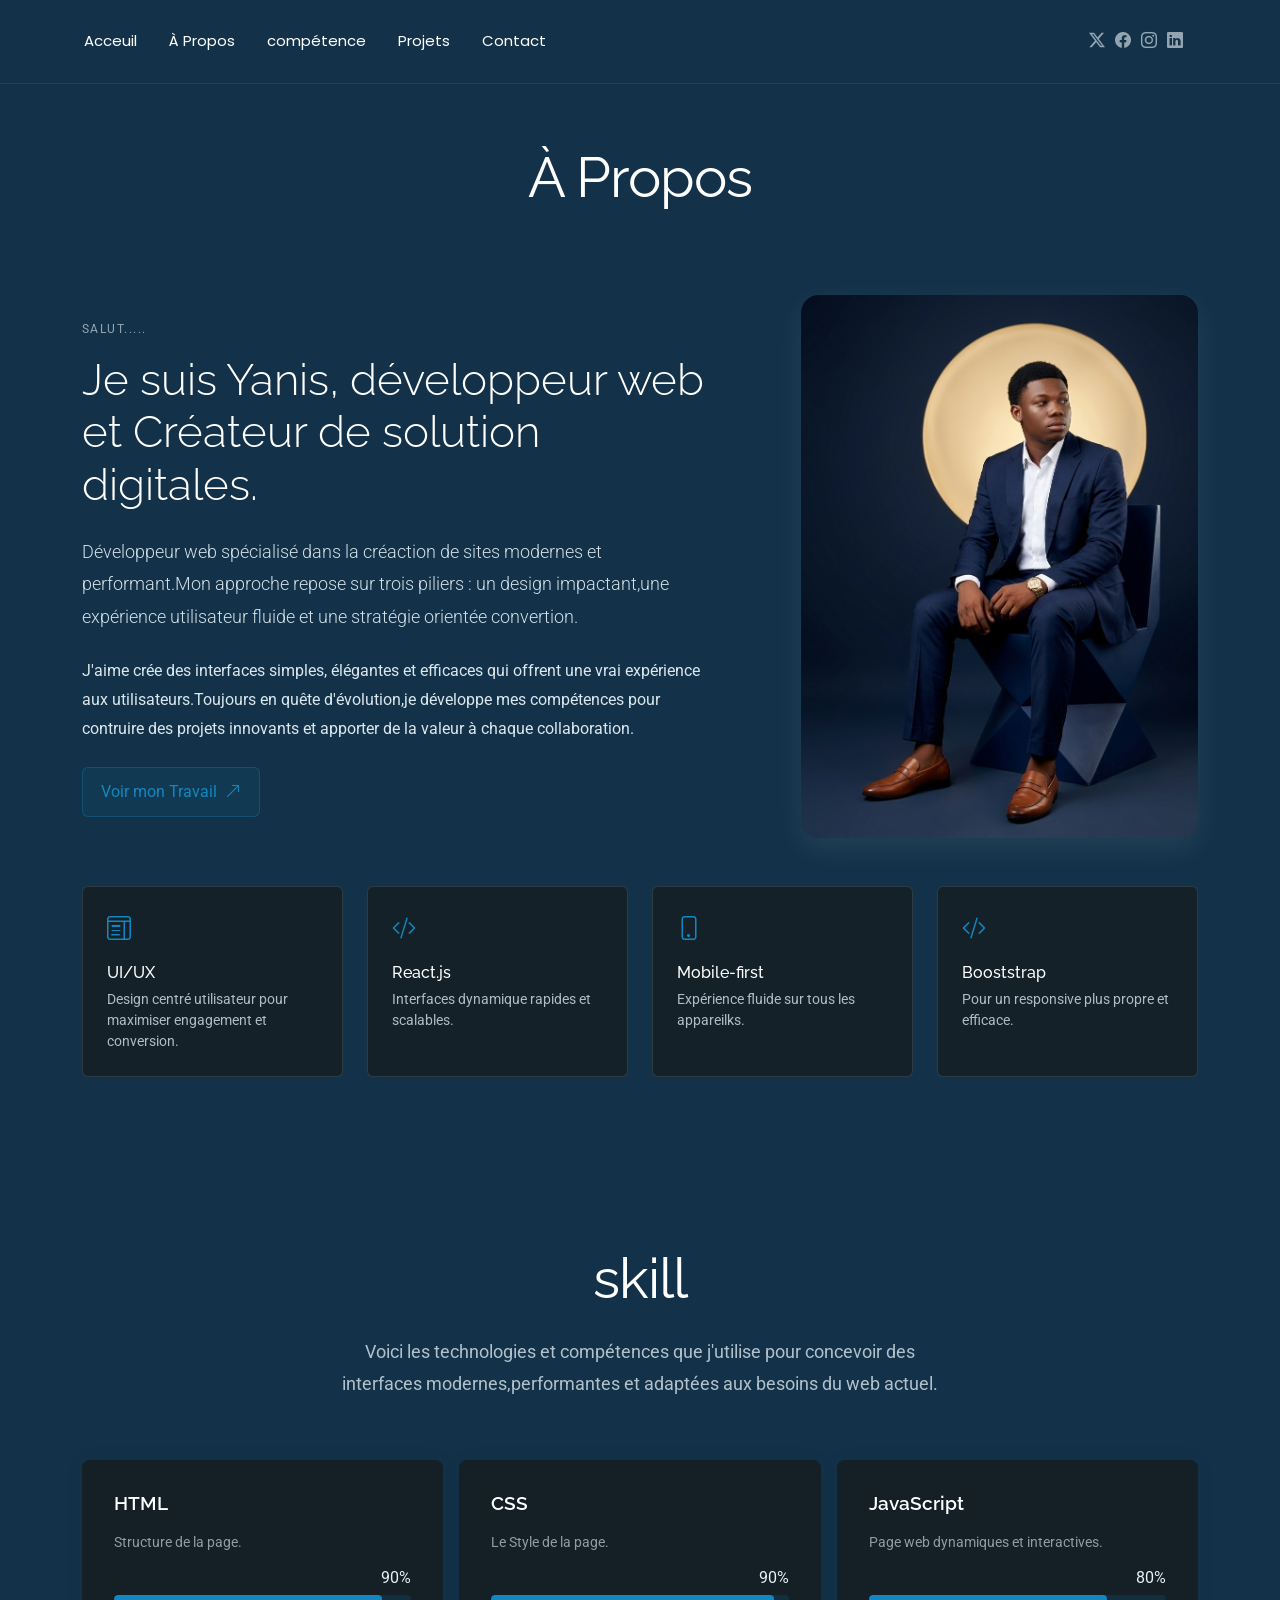
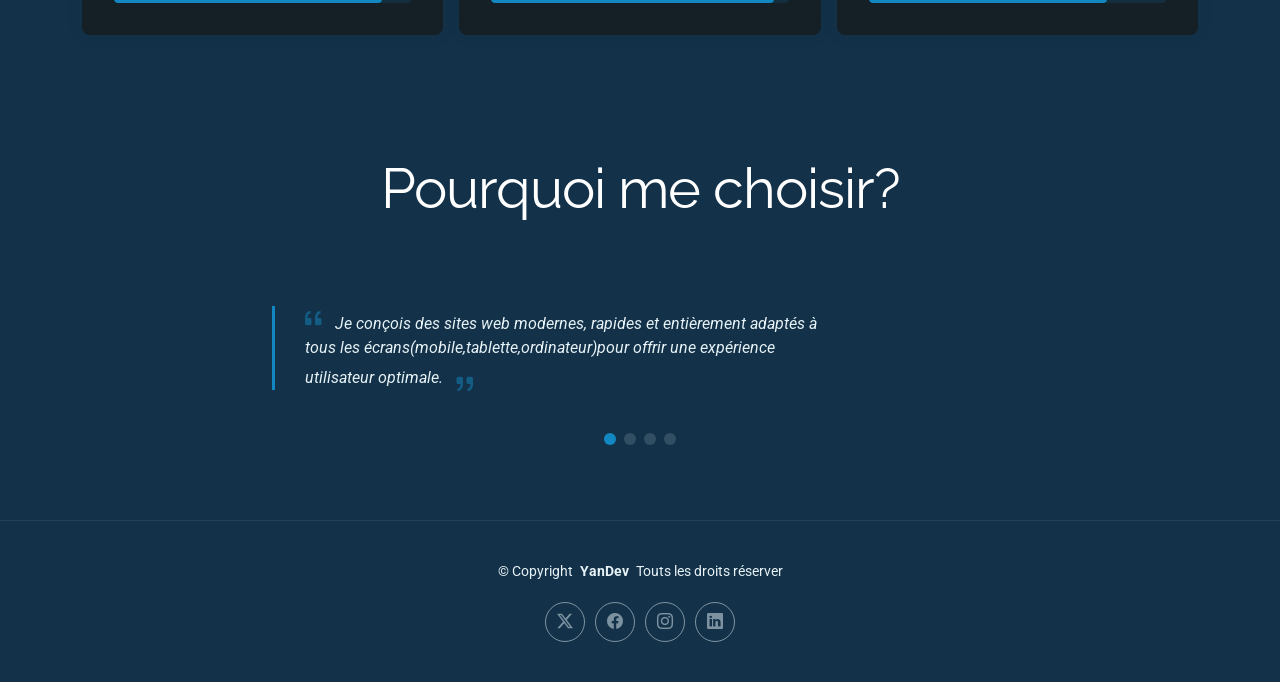
==== about.html @ 03127c2d "premier commit" ====
<!DOCTYPE html>
<html lang="en">

<head>


	<meta charset="UTF-8" />

	<meta name="viewport" content="width=device-width, initial-scale=1.0" />


	<!-- Titre de la page-->
	<title>Yanis AGOSSOU — Développeur Web Freelance | Landing Pages & Sites Vitrines | Bénin</title>

	<!-- Description  -->
	<meta name="description"
		content="YanDev, développeur web freelance basé à Cotonou. Je crée des landing pages et sites vitrines qui convertissent — pour marques et entrepreneurs." />

	<!-- Mots-clés (peu utilisés par Google mais utiles pour d'autres moteurs) -->
	<meta name="keywords"
		content="développeur web freelance Bénin, création site web Cotonou, landing page freelance, site vitrine Afrique, développeur web francophone, HTML CSS Tailwind, portfolio développeur web, Janel GUEDEMEY" />

	<!-- Auteur -->
	<meta name="author" content="Yanis AGOSSOU" />

	<!-- Robots : autoriser l'indexation et le suivi des liens -->
	<meta name="robots" content="index, follow, max-snippet:-1, max-image-preview:large, max-video-preview:-1" />

	<!-- Langue de la page -->
	<meta name="language" content="French" />

	<!-- URL canonique (remplace [TON-DOMAINE] par ton vrai domaine) -->
	<link rel="canonical" href="https://www.YanDev.com/" />


	<!-- ============================================================
       OPEN GRAPH — Partage sur Facebook, WhatsApp, LinkedIn
  ============================================================ -->

	<meta property="og:type" content="website" />
	<meta property="og:site_name" content="Yanis AGOSSOU" />
	<meta property="og:title" content="Yanis AGOSSOU — Développeur Web Freelance | Landing Pages & Sites Vitrines" />
	<meta property="og:description"
		content="Un site joli, ça ne paie pas les factures. Le tien devrait faire les deux. Je crée des sites qui attirent les bons clients — design qui en impose, message qui convainc." />
	<meta property="og:url" content="https://www.YanDev.com/" />
	<meta property="og:image" content="https://www.YanDev.com/assets/og-image.jpg" />
	<!-- Image recommandée : 1200x630px, moins de 1MB -->
	<meta property="og:image:width" content="1200" />
	<meta property="og:image:height" content="630" />
	<meta property="og:image:alt" content="Yanis AGOSSOU — Portfolio développeur web freelance, Cotonou Bénin" />
	<meta property="og:locale" content="fr_FR" />


	<!-- ============================================================
       TWITTER CARD — Partage sur X (Twitter)
  ============================================================ -->

	<meta name="twitter:card" content="summary_large_image" />
	<meta name="twitter:title" content="YanDev — Développeur Web Freelance | Landing Pages & Sites Vitrines" />
	<meta name="twitter:description"
		content="Un site joli, ça ne paie pas les factures. Le tien devrait faire les deux. Sites qui convertissent pour marques et entrepreneurs francophones." />
	<meta name="twitter:image" content="https://www.jYanDev.com/assets/og-image.jpg" />
	<meta name="twitter:image:alt" content="Janel Dev — Portfolio développeur web freelance" />



	<!-- ============================================================
       GÉO-LOCALISATION — Booste la recherche locale
  ============================================================ -->

	<meta name="geo.region" content="BJ" />
	<!-- BJ = code ISO du Bénin -->
	<meta name="geo.placename" content="Cotonou, Bénin" />
	<meta name="geo.position" content="6.3654;2.4183" />
	<!-- Coordonnées GPS de Cotonou -->
	<meta name="ICBM" content="6.3654, 2.4183" />


	<!-- ============================================================
       SCHEMA.ORG — Données structurées (JSON-LD)
       Aide Google à comprendre qui tu es et ce que tu fais
  ============================================================ -->

	<script type="application/ld+json">
  {
    "@context": "https://schema.org",
    "@type": "Person",
    "name": "Yanis AGOSSOU",
    "jobTitle": "Développeur Web Freelance",
    "description": "Développeur web freelance basé à Cotonou, spécialisé en landing pages et sites vitrines pour marques et entrepreneurs francophones.",
    "url": "https://www.YanDev.com",
    "image": "https://www.YanDev.com/assets/photo-Yanis.jpg",
    "email": "yanisagossou18@.com",
    "address": {
      "@type": "PostalAddress",
      "addressLocality": "Cotonou",
      "addressCountry": "BJ"
    },
    "knowsAbout": [
      "Développement web",
      "Landing page",
      "Site vitrine",
      "HTML",
      "CSS",
      "Tailwind CSS",
      "JavaScript",
      "GSAP",
      "Figma",
      "Copywriting web"
    ],
    "sameAs": [
      "https://comeup.com/[ton-profil-comeup]",
      "https://www.facebook.com/[ta-page-facebook]"
    ],
    "offers": {
      "@type": "Offer",
      "description": "Création de landing pages et sites vitrines sur mesure",
      "areaServed": ["BJ", "FR", "CI", "SN", "CM"],
      "availableLanguage": ["French"]
    }
  }
  </script>

	<!-- WebSite schema pour la barre de recherche Google -->
	<script type="application/ld+json">
  {
    "@context": "https://schema.org",
    "@type": "WebSite",
    "name": "Yanis AGOSSOU",
    "url": "https://www.YanDev.com",
    "description": "Portfolio de Yanis AGOSSOU, développeur web freelance spécialisé en landing pages et sites vitrines — Cotonou, Bénin.",
    "inLanguage": "fr-FR",
    "author": {
      "@type": "Person",
      "name": "Yanis AGOSSOU"
    }
  }
  </script>


	<!-- ============================================================
       PERFORMANCE & TECHNIQUE
  ============================================================ -->

	<!-- Préconnexion aux fonts Google-->
	<link rel="preconnect" href="https://fonts.googleapis.com" />
	<link rel="preconnect" href="https://fonts.gstatic.com" crossorigin />
	<link
		href="https://fonts.googleapis.com/css2?family=Oswald:wght@200..700&family=Rajdhani:wght@300;400;500;600;700&display=swap"
		rel="stylesheet" />

	<!-- Favicon-->
	<link rel="icon" type="image/png" sizes="32x32" href="/favicon-32x32.png" />
	<link rel="icon" type="image/png" sizes="16x16" href="/favicon-16x16.png" />
	<link rel="apple-touch-icon" sizes="180x180" href="/apple-touch-icon.png" />
	<link rel="manifest" href="/site.webmanifest" />
	<!-- theme-color = ta couleur anthracite, pour la barre du navigateur mobile -->

	<meta name="theme-color" content="#2F2F2F" />

	<link href="vendor/bootstrap/css/bootstrap.min.css" rel="stylesheet">
	<link href="vendor/bootstrap-icons/bootstrap-icons.css" rel="stylesheet">
	<link href="vendor/aos/aos.css" rel="stylesheet">
	<link href="vendor/swiper/swiper-bundle.min.css" rel="stylesheet">
	<link href="vendor/glightbox/css/glightbox.min.css" rel="stylesheet">

	<link rel="stylesheet" href="CSS/index.css">


	<link rel="stylesheet" href="assets/css/main.css" />

</head>
  <!-- Fonts -->
  <link href="https://fonts.googleapis.com" rel="preconnect">
  <link href="https://fonts.gstatic.com" rel="preconnect" crossorigin>
  <link
    href="https://fonts.googleapis.com/css2?family=Roboto:ital,wght@0,100;0,300;0,400;0,500;0,700;0,900;1,100;1,300;1,400;1,500;1,700;1,900&family=Poppins:ital,wght@0,100;0,200;0,300;0,400;0,500;0,600;0,700;0,800;0,900;1,100;1,200;1,300;1,400;1,500;1,600;1,700;1,800;1,900&family=Raleway:ital,wght@0,100;0,200;0,300;0,400;0,500;0,600;0,700;0,800;0,900;1,100;1,200;1,300;1,400;1,500;1,600;1,700;1,800;1,900&display=swap"
    rel="stylesheet">

  <!-- Vendor CSS Files -->
  <link href="vendor/bootstrap/css/bootstrap.min.css" rel="stylesheet">
  <link href="vendor/bootstrap-icons/bootstrap-icons.css" rel="stylesheet">
  <link href="vendor/aos/aos.css" rel="stylesheet">
  <link href="vendor/swiper/swiper-bundle.min.css" rel="stylesheet">
  <link href="vendor/glightbox/css/glightbox.min.css" rel="stylesheet">

  <!-- Main CSS File -->
  <link rel="stylesheet" href="CSS/index.css">

</head>

<body class="about-page">

  <header id="header" class="header d-flex align-items-center light-background sticky-top">
    <div class="container position-relative d-flex align-items-center justify-content-between">

      <!-- <a href="index.html" class="logo d-flex align-items-center me-auto me-xl-0">
      <img src="assets/img/logo.webp" alt="">
      <h1 class="sitename">FolioOne</h1> 
    </a> -->
      <nav id="navmenu" class="navmenu">
        <ul>
          <li><a href="index.html" class="">Acceuil</a></li>
          <li><a href="about.html">À Propos</a></li>
          <li><a href="compétence.html">compétence</a></li>
          <li><a href="projet.html">Projets</a></li>
          <li><a href="contact.html">Contact</a></li>
        </ul>
        <i class="mobile-nav-toggle d-xl-none bi bi-list"></i>
      </nav>

      <div class="header-social-links">
        <a href="#" class="twitter"><i class="bi bi-twitter-x"></i></a>
        <a href="#" class="facebook"><i class="bi bi-facebook"></i></a>
        <a href="#" class="instagram"><i class="bi bi-instagram"></i></a>
        <a href="#" class="linkedin"><i class="bi bi-linkedin"></i></a>
      </div>

    </div>
  </header>

  <main class="main">

    <!-- About Section -->
    <section id="about" class="about section">

      <!-- Section Title -->
      <div class="container section-title" data-aos="fade-up">
        <h2>À Propos</h2>
       
      </div><!-- End Section Title -->

      <div class="container" data-aos="fade-up" data-aos-delay="100">

        <!-- Intro + Photo -->
        <div class="row align-items-center justify-content-between gy-5 mb-5">
          <div class="col-lg-7" data-aos="fade-right" data-aos-delay="150">
            <div class="intro-content">
              <span class="eyebrow">Salut.....</span>
              <h2 class="headline"> Je suis Yanis, développeur web et Créateur de solution digitales.
              </h2>
              <p class="lead">
               Développeur web spécialisé dans la créaction de sites modernes et performant.Mon approche repose sur trois piliers : un design impactant,une expérience utilisateur fluide et une stratégie orientée convertion.
              </p>
              <p>
            J'aime crée des interfaces simples, élégantes et efficaces qui offrent une vrai expérience aux utilisateurs.Toujours en quête d'évolution,je développe mes compétences pour contruire des projets innovants et apporter de la valeur à chaque collaboration.
              </p>

              <div class="cta-group">
                <a href="#portfolio" class="btn-ghost">
                  Voir mon Travail <i class="bi bi-arrow-up-right"></i>
                </a>
                
              </div>
            </div>
          </div>

          <div class="col-lg-5" data-aos="zoom-in" data-aos-delay="250">
            <figure class="profile-figure text-center text-lg-end">
              <img src="CSS/img/profile/profile-square-11.webp" alt="Portrait of Alex"
                class="img-fluid profile-photo">
            </figure>
          </div>
        </div>
        <!-- End Intro + Photo -->

        <!-- Skills Grid -->
        <div class="mb-5">
          <div class="row g-4">
            <div class="col-6 col-md-4 col-lg-3" data-aos="fade-up" data-aos-delay="120">
              <div class="skill-item">
                <i class="bi bi-layout-text-window"></i>
                <h3>UI/UX</h3>
                <p>Design centré utilisateur pour maximiser engagement et conversion.</p>
              </div>
            </div>
            <div class="col-6 col-md-4 col-lg-3" data-aos="fade-up" data-aos-delay="180">
              <div class="skill-item">
                <i class="bi bi-code-slash"></i>
                <h3>React.js</h3>
                <p>Interfaces dynamique rapides et scalables.</p>
              </div>
            </div>
            <div class="col-6 col-md-4 col-lg-3" data-aos="fade-up" data-aos-delay="240">
              <div class="skill-item">
                <i class="bi bi-phone"></i>
                <h3>Mobile-first</h3>
                <p>Expérience fluide sur tous les appareilks.</p>
              </div>
            </div>
            <div class="col-6 col-md-4 col-lg-3" data-aos="fade-up" data-aos-delay="180">
              <div class="skill-item">
                <i class="bi bi-code-slash"></i>
                <h3>Booststrap</h3>
                <p>Pour un responsive plus propre et efficace.</p>
              </div>
          </div>
        </div>
        <!-- End Skills Grid -->

      </div>

    </section><!-- /About Section -->

    <!-- Skills Section -->
    <section id="skills" class="skills section">

      <!-- Section Title -->
      <div class="container section-title" data-aos="fade-up">
        <h2>skill</h2>
        <p>Voici les technologies et compétences que j'utilise pour concevoir des interfaces modernes,performantes et adaptées aux besoins du web actuel.</p>
      </div><!-- End Section Title -->

      <div class="container" data-aos="fade-up" data-aos-delay="100">

        <div class="row g-3 skills-animation">

          <div class="col-md-6 col-lg-4" data-aos="fade-up" data-aos-delay="100">
            <div class="skill-box">
              <h3>HTML</h3>
              <p>Structure de la page.</p>
              <span class="text-end d-block">90%</span>
              <div class="progress">
                <div class="progress-bar" role="progressbar" aria-valuenow="90" aria-valuemin="0" aria-valuemax="100">
                </div>
              </div>
            </div>
          </div>

          <div class="col-md-6 col-lg-4" data-aos="fade-up" data-aos-delay="200">
            <div class="skill-box">
              <h3>CSS</h3>
              <p>Le Style de la page. </p>
              <span class="text-end d-block">90%</span>
              <div class="progress">
                <div class="progress-bar" role="progressbar" aria-valuenow="95" aria-valuemin="0" aria-valuemax="100">
                </div>
              </div>
            </div>
          </div>

          <div class="col-md-6 col-lg-4" data-aos="fade-up" data-aos-delay="300">
            <div class="skill-box">
              <h3>JavaScript</h3>
              <p>Page web dynamiques et interactives.</p>
              <span class="text-end d-block">80%</span>
              <div class="progress">
                <div class="progress-bar" role="progressbar" aria-valuenow="80" aria-valuemin="0" aria-valuemax="100">
                </div>
              </div>
            </div>
          </div>
        </div>

      </div>

    </section><!-- /Skills Section -->

   
   

    <!-- Testimonials Section -->
    <section id="testimonials" class="testimonials section">

      <!-- Section Title -->
      <div class="container section-title" data-aos="fade-up">
        <h2>Pourquoi me choisir?</h2>
        
      </div><!-- End Section Title -->

      <div class="container" data-aos="fade-up" data-aos-delay="100">

        <div class="swiper init-swiper">
          <script type="application/json" class="swiper-config">
            {
              "loop": true,
              "speed": 600,
              "autoplay": {
                "delay": 5000
              },
              "slidesPerView": "auto",
              "pagination": {
                "el": ".swiper-pagination",
                "type": "bullets",
                "clickable": true
              }
            }
          </script>
          <div class="swiper-wrapper">

            <div class="swiper-slide">
              <div class="testimonial-item">
                <div class="row gy-4 justify-content-center">
                  <div class="col-lg-6">
                    <div class="testimonial-content">
                      <p>
                        <i class="bi bi-quote quote-icon-left"></i>
                        <span>Je conçois des sites web modernes, rapides et entièrement adaptés à tous les écrans(mobile,tablette,ordinateur)pour offrir une expérience utilisateur optimale.</span>
                        <i class="bi bi-quote quote-icon-right"></i>
                      </p>
                    </div>
                  </div>
                  <div class="col-lg-2 text-center">
                    <img src="assets/img/person/person-m-9.webp" class="img-fluid testimonial-img" alt="">
                  </div>
                </div>
              </div>
            </div><!-- End testimonial item -->

            <div class="swiper-slide">
              <div class="testimonial-item">
                <div class="row gy-4 justify-content-center">
                  <div class="col-lg-6">
                    <div class="testimonial-content">
                      <p>
                        <i class="bi bi-quote quote-icon-left"></i>
                        <span>Je m'investir à 100% dans chaque projet avec sérieux et rigueur, en cherchant toujours à dépasser Les attentes et à livrer un travail de qualité.</span>
                        <i class="bi bi-quote quote-icon-right"></i>
                      </p>
                      
                    </div>
                  </div>
                  <div class="col-lg-2 text-center">
                    <img src="assets/img/person/person-f-5.webp" class="img-fluid testimonial-img" alt="">
                  </div>
                </div>
              </div>
            </div><!-- End testimonial item -->

            <div class="swiper-slide">
              <div class="testimonial-item">
                <div class="row gy-4 justify-content-center">
                  <div class="col-lg-6">
                    <div class="testimonial-content">
                      <p>
                        <i class="bi bi-quote quote-icon-left"></i>
                        <span>J'écris un code structuré, claire et optimisé pour garantir de bonnes performances, une maintenance facile et une évolution sans problème.</span>
                        <i class="bi bi-quote quote-icon-right"></i>
                      </p>
                      
                    </div>
                  </div>
                </div>
              </div>
            </div><!-- End testimonial item -->

            <div class="swiper-slide">
              <div class="testimonial-item">
                <div class="row gy-4 justify-content-center">
                  <div class="col-lg-6">
                    <div class="testimonial-content">
                      <p>
                        <i class="bi bi-quote quote-icon-left"></i>
                        <span>Chaque projet est pensée pour être simple,fluide et agréablez à utiliser, afin de capter l'attention et améliorer l'engagement des visiteurs.</span>
                        <i class="bi bi-quote quote-icon-right"></i>
                      </p>
                     
                    </div>
                  </div>
                  <div class="col-lg-2 text-center">
                    <img src="assets/img/person/person-m-12.webp" class="img-fluid testimonial-img" alt="">
                  </div>
                </div>
              </div>
            </div><!-- End testimonial item -->

          </div>
          <div class="swiper-pagination">juju</div>
        </div>

      </div>

    </section><!-- /Testimonials Section -->

  </main>

  <footer id="footer" class="footer">

    <div class="container">
      <div class="copyright text-center ">
        <p>© <span>Copyright</span> <strong class="px-1 sitename">YanDev</strong> <span>Touts les droits réserver<br></span>
        </p>
      </div>
      <div class="social-links d-flex justify-content-center">
        <a href=""><i class="bi bi-twitter-x"></i></a>
        <a href=""><i class="bi bi-facebook"></i></a>
        <a href=""><i class="bi bi-instagram"></i></a>
        <a href=""><i class="bi bi-linkedin"></i></a>
      </div>

    </div>

  </footer>

  <!-- Scroll Top -->
  <a href="#" id="scroll-top" class="scroll-top d-flex align-items-center justify-content-center"><i
      class="bi bi-arrow-up-short"></i></a>

  <!-- Preloader -->
  <div id="preloader"></div>

  <!-- Vendor JS Files -->
  <script src="vendor/bootstrap/js/bootstrap.bundle.min.js"></script>
  <script src="vendor/php-email-form/validate.js"></script>
  <script src="vendor/aos/aos.js"></script>
  <script src="vendor/typed.js/typed.umd.js"></script>
  <script src="vendor/waypoints/noframework.waypoints.js"></script>
  <script src="vendor/purecounter/purecounter_vanilla.js"></script>
  <script src="vendor/swiper/swiper-bundle.min.js"></script>
  <script src="vendor/imagesloaded/imagesloaded.pkgd.min.js"></script>
  <script src="vendor/isotope-layout/isotope.pkgd.min.js"></script>
  <script src="vendor/glightbox/js/glightbox.min.js"></script>

  <!-- Main JS File -->
  <script src="CSS/js/index.js"></script>

</body>

</html>
---- CSS/index.css ----
:root {
  --default-font: "Roboto",  system-ui, -apple-system, "Segoe UI", Roboto, "Helvetica Neue", Arial, "Noto Sans", "Liberation Sans", sans-serif, "Apple Color Emoji", "Segoe UI Emoji", "Segoe UI Symbol", "Noto Color Emoji";
  --heading-font: "Raleway",  sans-serif;
  --nav-font: "Poppins",  sans-serif;
}

/* Global Colors - The following color variables are used throughout the website. Updating them here will change the color scheme of the entire website */
:root { 
  --background-color: #133249; /* Background color for the entire website, including individual sections */
  --default-color: #e7f2f7; /* Default color used for the majority of the text content across the entire website */
  --heading-color: #ffffff; /* Color for headings, subheadings and title throughout the website */
  --accent-color: #1387c1; /* Accent color that represents your brand on the website. It's used for buttons, links, and other elements that need to stand out */
  --surface-color: #141f26; /* The surface color is used as a background of boxed elements within sections, such as cards, icon boxes, or other elements that require a visual separation from the global background. */
  --contrast-color: #ffffff; /* Contrast color for text, ensuring readability against backgrounds of accent, heading, or default colors. */
}

/* Nav Menu Colors - The following color variables are used specifically for the navigation menu. They are separate from the global colors to allow for more customization options */
:root {
  --nav-color: #ffffff;  /* The default color of the main navmenu links */
  --nav-hover-color: #3695c4; /* Applied to main navmenu links when they are hovered over or active */
  --nav-mobile-background-color: #213642; /* Used as the background color for mobile navigation menu */
  --nav-dropdown-background-color: #051117; /* Used as the background color for dropdown items that appear when hovering over primary navigation items */
  --nav-dropdown-color: #e7f2f7; /* Used for navigation links of the dropdown items in the navigation menu. */
  --nav-dropdown-hover-color: #1387c1; /* Similar to --nav-hover-color, this color is applied to dropdown navigation links when they are hovered over. */
}

/* Color Presets - These classes override global colors when applied to any section or element, providing reuse of the sam color scheme. */

.light-background {
  --background-color: #142027;
  --surface-color: #325264;
}

.dark-background {
  --background-color: #0b1419;
  --default-color: #ffffff;
  --heading-color: #ffffff;
  --surface-color: #252525;
  --contrast-color: #ffffff;
}

/* Smooth scroll */
:root {
  scroll-behavior: smooth;
}

/*--------------------------------------------------------------
# General Styling & Shared Classes
--------------------------------------------------------------*/
body {
  color: var(--default-color);
  background-color: var(--background-color);
  font-family: var(--default-font);
}

a {
  color: var(--accent-color);
  text-decoration: none;
  transition: 0.3s;
}

a:hover {
  color: color-mix(in srgb, var(--accent-color), transparent 25%);
  text-decoration: none;
}

h1,
h2,
h3,
h4,
h5,
h6 {
  color: var(--heading-color);
  font-family: var(--heading-font);
}

/* PHP Email Form Messages
------------------------------*/
.php-email-form .error-message {
  display: none;
  background: #df1529;
  color: #ffffff;
  text-align: left;
  padding: 15px;
  margin-bottom: 24px;
  font-weight: 600;
}

.php-email-form .sent-message {
  display: none;
  color: #ffffff;
  background: #059652;
  text-align: center;
  padding: 15px;
  margin-bottom: 24px;
  font-weight: 600;
}

.php-email-form .loading {
  display: none;
  background: var(--surface-color);
  text-align: center;
  padding: 15px;
  margin-bottom: 24px;
}

.php-email-form .loading:before {
  content: "";
  display: inline-block;
  border-radius: 50%;
  width: 24px;
  height: 24px;
  margin: 0 10px -6px 0;
  border: 3px solid var(--accent-color);
  border-top-color: var(--surface-color);
  animation: php-email-form-loading 1s linear infinite;
}

@keyframes php-email-form-loading {
  0% {
    transform: rotate(0deg);
  }

  100% {
    transform: rotate(360deg);
  }
}

/*--------------------------------------------------------------
# Global Header
--------------------------------------------------------------*/
.header {
  --background-color: rgba(255, 255, 255, 0);
  color: var(--default-color);
  background-color: var(--background-color);
  padding: 15px 0;
  transition: all 0.5s;
  z-index: 997;
  border-bottom: 1px solid color-mix(in srgb, var(--default-color), transparent 92%);
}

.header .logo {
  line-height: 1;
}

.header .logo img {
  max-height: 36px;
  margin-right: 8px;
}

.header .logo h1 {
  font-size: 32px;
  margin: 0;
  font-weight: 400;
  color: var(--heading-color);
}

.header .header-social-links {
  padding-right: 15px;
}

.header .header-social-links a {
  color: color-mix(in srgb, var(--default-color), transparent 40%);
  padding-left: 6px;
  display: inline-block;
  transition: 0.3s;
  font-size: 16px;
}

.header .header-social-links a:hover {
  color: var(--default-color);
}

.header .header-social-links a i {
  line-height: 0px;
}

@media (max-width: 1200px) {
  .header .logo {
    order: 1;
  }

  .header .header-social-links {
    order: 2;
  }

  .header .navmenu {
    order: 3;
  }
}

/* Global Header on Scroll
------------------------------*/
.scrolled .header {
  --background-color: rgba(16, 26, 32, 0.9);
}

/*--------------------------------------------------------------
# Navigation Menu
--------------------------------------------------------------*/
/* Desktop Navigation */
@media (min-width: 1200px) {
  .navmenu {
    padding: 0;
  }

  .navmenu ul {
    margin: 0;
    padding: 0;
    display: flex;
    list-style: none;
    align-items: center;
  }

  .navmenu li {
    position: relative;
  }

  .navmenu>ul>li {
    white-space: nowrap;
    padding: 15px 28px 15px 0;
  }

  .navmenu>ul>li:last-child {
    padding-right: 0;
  }

  .navmenu a,
  .navmenu a:focus {
    color: var(--nav-color);
    font-size: 15px;
    padding: 0 2px;
    font-family: var(--nav-font);
    font-weight: 400;
    display: flex;
    align-items: center;
    justify-content: space-between;
    white-space: nowrap;
    transition: 0.3s;
    position: relative;
  }

  .navmenu a i,
  .navmenu a:focus i {
    font-size: 12px;
    line-height: 0;
    margin-left: 5px;
    transition: 0.3s;
  }

  .navmenu>ul>li>a:before {
    content: "";
    position: absolute;
    height: 2px;
    bottom: -6px;
    left: 0;
    background-color: var(--nav-hover-color);
    visibility: hidden;
    width: 0px;
    transition: all 0.3s ease-in-out 0s;
  }

  .navmenu a:hover:before,
  .navmenu li:hover>a:before,
  .navmenu .active:before {
    visibility: visible;
    width: 25px;
  }

  .navmenu li:hover>a,
  .navmenu .active,
  .navmenu .active:focus {
    color: var(--nav-hover-color);
  }

  .navmenu .dropdown ul {
    margin: 0;
    padding: 10px 0;
    background: var(--nav-dropdown-background-color);
    display: block;
    position: absolute;
    visibility: hidden;
    left: -5px;
    top: 130%;
    opacity: 0;
    transition: 0.3s;
    border-radius: 4px;
    z-index: 99;
    box-shadow: 0px 0px 30px rgba(0, 0, 0, 0.1);
  }

  .navmenu .dropdown ul li {
    min-width: 200px;
  }

  .navmenu .dropdown ul a {
    padding: 10px 20px;
    font-size: 15px;
    text-transform: none;
    color: var(--nav-dropdown-color);
  }

  .navmenu .dropdown ul a i {
    font-size: 12px;
  }

  .navmenu .dropdown ul a:hover,
  .navmenu .dropdown ul .active:hover,
  .navmenu .dropdown ul li:hover>a {
    color: var(--nav-dropdown-hover-color);
  }

  .navmenu .dropdown:hover>ul {
    opacity: 1;
    top: 100%;
    visibility: visible;
  }

  .navmenu .dropdown .dropdown ul {
    top: 0;
    left: -90%;
    visibility: hidden;
  }

  .navmenu .dropdown .dropdown:hover>ul {
    opacity: 1;
    top: 0;
    left: -100%;
    visibility: visible;
  }
}

/* Mobile Navigation */
@media (max-width: 1199px) {
  .mobile-nav-toggle {
    color: var(--nav-color);
    font-size: 28px;
    line-height: 0;
    margin-right: 10px;
    cursor: pointer;
    transition: color 0.3s;
  }

  .navmenu {
    padding: 0;
    z-index: 9997;
  }

  .navmenu ul {
    display: none;
    list-style: none;
    position: absolute;
    inset: 60px 20px 20px 20px;
    padding: 10px 0;
    margin: 0;
    border-radius: 6px;
    background-color: var(--nav-mobile-background-color);
    border: 1px solid color-mix(in srgb, var(--default-color), transparent 90%);
    box-shadow: none;
    overflow-y: auto;
    transition: 0.3s;
    z-index: 9998;
  }

  .navmenu a,
  .navmenu a:focus {
    color: var(--nav-dropdown-color);
    padding: 10px 20px;
    font-family: var(--nav-font);
    font-size: 17px;
    font-weight: 500;
    display: flex;
    align-items: center;
    justify-content: space-between;
    white-space: nowrap;
    transition: 0.3s;
  }

  .navmenu a i,
  .navmenu a:focus i {
    font-size: 12px;
    line-height: 0;
    margin-left: 5px;
    width: 30px;
    height: 30px;
    display: flex;
    align-items: center;
    justify-content: center;
    border-radius: 50%;
    transition: 0.3s;
    background-color: color-mix(in srgb, var(--accent-color), transparent 90%);
  }

  .navmenu a i:hover,
  .navmenu a:focus i:hover {
    background-color: var(--accent-color);
    color: var(--contrast-color);
  }

  .navmenu a:hover,
  .navmenu .active,
  .navmenu .active:focus {
    color: var(--nav-dropdown-hover-color);
  }

  .navmenu .active i,
  .navmenu .active:focus i {
    background-color: var(--accent-color);
    color: var(--contrast-color);
    transform: rotate(180deg);
  }

  .navmenu .dropdown ul {
    position: static;
    display: none;
    z-index: 99;
    padding: 10px 0;
    margin: 10px 20px;
    background-color: var(--nav-dropdown-background-color);
    transition: all 0.5s ease-in-out;
  }

  .navmenu .dropdown ul ul {
    background-color: rgba(33, 37, 41, 0.1);
  }

  .navmenu .dropdown>.dropdown-active {
    display: block;
    background-color: rgba(33, 37, 41, 0.03);
  }

  .mobile-nav-active {
    overflow: hidden;
  }

  .mobile-nav-active .mobile-nav-toggle {
    color: #fff;
    position: absolute;
    font-size: 32px;
    top: 15px;
    right: 15px;
    margin-right: 0;
    z-index: 9999;
  }

  .mobile-nav-active .navmenu {
    position: fixed;
    overflow: hidden;
    inset: 0;
    background: rgba(33, 37, 41, 0.8);
    transition: 0.3s;
  }

  .mobile-nav-active .navmenu>ul {
    display: block;
  }
}

/*--------------------------------------------------------------
# Global Footer
--------------------------------------------------------------*/
.footer {
  color: var(--default-color);
  background-color: var(--background-color);
  font-size: 14px;
  padding: 40px 0;
  position: relative;
  border-top: 1px solid color-mix(in srgb, var(--default-color), transparent 92%);
}

.footer .copyright p {
  margin-bottom: 0;
}

.footer .social-links {
  margin-top: 20px;
}

.footer .social-links a {
  display: flex;
  align-items: center;
  justify-content: center;
  width: 40px;
  height: 40px;
  border-radius: 50%;
  border: 1px solid color-mix(in srgb, var(--default-color), transparent 50%);
  font-size: 16px;
  color: color-mix(in srgb, var(--default-color), transparent 50%);
  margin: 0 5px;
  transition: 0.3s;
}

.footer .social-links a:hover {
  color: var(--accent-color);
  border-color: var(--accent-color);
}

.footer .credits {
  margin-top: 10px;
  font-size: 13px;
  text-align: center;
}

/*--------------------------------------------------------------
# Preloader
--------------------------------------------------------------*/
#preloader {
  position: fixed;
  inset: 0;
  z-index: 9999;
  overflow: hidden;
  background-color: var(--background-color);
  transition: all 0.6s ease-out;
  width: 100%;
  height: 100vh;
}

#preloader:before,
#preloader:after {
  content: "";
  position: absolute;
  border: 4px solid var(--accent-color);
  border-radius: 50%;
  animation: animate-preloader 2s cubic-bezier(0, 0.2, 0.8, 1) infinite;
}

#preloader:after {
  animation-delay: -0.5s;
}

@keyframes animate-preloader {
  0% {
    width: 10px;
    height: 10px;
    top: calc(50% - 5px);
    left: calc(50% - 5px);
    opacity: 1;
  }

  100% {
    width: 72px;
    height: 72px;
    top: calc(50% - 36px);
    left: calc(50% - 36px);
    opacity: 0;
  }
}

/*--------------------------------------------------------------
# Scroll Top Button
--------------------------------------------------------------*/
.scroll-top {
  position: fixed;
  visibility: hidden;
  opacity: 0;
  right: 15px;
  bottom: -15px;
  z-index: 99999;
  background-color: var(--accent-color);
  width: 44px;
  height: 44px;
  border-radius: 50px;
  transition: all 0.4s;
}

.scroll-top i {
  font-size: 24px;
  color: var(--contrast-color);
  line-height: 0;
}

.scroll-top:hover {
  background-color: color-mix(in srgb, var(--accent-color), transparent 20%);
  color: var(--contrast-color);
}

.scroll-top.active {
  visibility: visible;
  opacity: 1;
  bottom: 15px;
}

/*--------------------------------------------------------------
# Disable aos animation delay on mobile devices
--------------------------------------------------------------*/
@media screen and (max-width: 768px) {
  [data-aos-delay] {
    transition-delay: 0 !important;
  }
}

/*--------------------------------------------------------------
# Global Page Titles & Breadcrumbs
--------------------------------------------------------------*/
.page-title {
  color: var(--default-color);
  background-color: var(--background-color);
  position: relative;
}

.page-title .heading {
  padding: 80px 0;
  border-top: 1px solid color-mix(in srgb, var(--default-color), transparent 90%);
}

.page-title .heading h1 {
  font-size: 38px;
  font-weight: 700;
}

.page-title nav {
  background-color: color-mix(in srgb, var(--default-color), transparent 96%);
  padding: 20px 0;
}

.page-title nav ol {
  display: flex;
  flex-wrap: wrap;
  list-style: none;
  padding: 0;
  margin: 0;
  font-size: 16px;
  font-weight: 400;
}

.page-title nav ol li+li {
  padding-left: 10px;
}

.page-title nav ol li+li::before {
  content: "/";
  display: inline-block;
  padding-right: 10px;
  color: color-mix(in srgb, var(--default-color), transparent 70%);
}

/*--------------------------------------------------------------
# Global Sections
--------------------------------------------------------------*/
section,
.section {
  color: var(--default-color);
  background-color: var(--background-color);
  padding: 60px 0;
  scroll-margin-top: 100px;
  overflow: clip;
}

@media (max-width: 1199px) {

  section,
  .section {
    scroll-margin-top: 66px;
  }
}

/*--------------------------------------------------------------
# Global Section Titles
--------------------------------------------------------------*/
.section-title {
  text-align: center;
  padding-bottom: 60px;
  position: relative;
}

.section-title h2 {
  font-size: 3.5rem;
  font-weight: 400;
  line-height: 1.2;
  color: var(--heading-color);
  margin-bottom: 1.5rem;
  letter-spacing: -1px;
}

@media (max-width: 768px) {
  .section-title h2 {
    font-size: 2.5rem;
  }
}

.section-title p {
  font-size: 1.125rem;
  line-height: 1.8;
  color: color-mix(in srgb, var(--default-color), transparent 25%);
  max-width: 900px;
  margin: 0 auto;
  text-wrap: balance;
}

/*--------------------------------------------------------------
# Hero Section
--------------------------------------------------------------*/
.hero {
  padding: 80px 0;
  min-height: 100vh;
  display: flex;
  align-items: center;
}

.hero .hero-content h1 {
  font-size: 3.5rem;
  font-weight: 700;
  margin-bottom: 1rem;
  line-height: 1.2;
}

.hero .hero-content h1 .highlight {
  color: var(--accent-color);
  position: relative;
}

.hero .hero-content h1 .highlight::after {
  content: "";
  position: absolute;
  bottom: 0;
  left: 0;
  width: 100%;
  height: 3px;
  background: linear-gradient(90deg, var(--accent-color), color-mix(in srgb, var(--accent-color), transparent 50%));
  border-radius: 2px;
}

@media (max-width: 768px) {
  .hero .hero-content h1 {
    font-size: 2.5rem;
  }
}

.hero .hero-content h2 {
  font-size: 1.5rem;
  font-weight: 400;
  margin-bottom: 2rem;
  color: color-mix(in srgb, var(--default-color), transparent 20%);
}

.hero .hero-content h2 .typed {
  color: var(--accent-color);
  font-weight: 600;
}

@media (max-width: 768px) {
  .hero .hero-content h2 {
    font-size: 1.25rem;
  }
}

.hero .hero-content p {
  font-size: 1.1rem;
  line-height: 1.6;
  margin-bottom: 2.5rem;
  color: color-mix(in srgb, var(--default-color), transparent 30%);
}

.hero .hero-actions {
  display: flex;
  gap: 1rem;
  margin-bottom: 3rem;
}

.hero .hero-actions .btn {
  padding: 12px 30px;
  border-radius: 50px;
  font-weight: 600;
  text-decoration: none;
  transition: all 0.3s ease;
  border: 2px solid;
}

.hero .hero-actions .btn.btn-primary {
  background: var(--accent-color);
  color: var(--contrast-color);
  border-color: var(--accent-color);
}

.hero .hero-actions .btn.btn-primary:hover {
  background: color-mix(in srgb, var(--accent-color), black 15%);
  border-color: color-mix(in srgb, var(--accent-color), black 15%);
  transform: translateY(-2px);
}

.hero .hero-actions .btn.btn-outline {
  background: transparent;
  color: var(--accent-color);
  border-color: var(--accent-color);
}

.hero .hero-actions .btn.btn-outline:hover {
  transform: translateY(-2px);
}

@media (max-width: 576px) {
  .hero .hero-actions {
    flex-direction: column;
  }

  .hero .hero-actions .btn {
    text-align: center;
  }
}

.hero .social-links {
  display: flex;
  gap: 1rem;
}

.hero .social-links a {
  width: 45px;
  height: 45px;
  background: var(--surface-color);
  border-radius: 50%;
  display: flex;
  align-items: center;
  justify-content: center;
  color: var(--default-color);
  font-size: 1.2rem;
  transition: all 0.3s ease;
}

.hero .social-links a:hover {
  background: var(--accent-color);
  color: var(--contrast-color);
  transform: translateY(-3px);
  box-shadow: 0 8px 25px color-mix(in srgb, var(--accent-color), transparent 70%);
}

.hero .hero-image {
  position: relative;
}

.hero .hero-image .image-wrapper {
  position: relative;
  max-width: 450px;
  margin: 0 auto;
}

.hero .hero-image .image-wrapper img {
  border-radius: 20px;
  box-shadow: 0 5px 15px color-mix(in srgb, var(--default-color), transparent 95%);
  transition: transform 0.3s ease;
}

.hero .hero-image .image-wrapper img:hover {
  transform: scale(1.02);
}

.hero .hero-image .floating-elements {
  position: absolute;
  top: 0;
  left: 0;
  right: 0;
  bottom: 0;
  pointer-events: none;
}

.hero .hero-image .floating-elements .floating-card {
  position: absolute;
  background: var(--surface-color);
  padding: 15px 20px;
  border-radius: 15px;
  box-shadow: 0 10px 30px color-mix(in srgb, var(--default-color), transparent 90%);
  display: flex;
  align-items: center;
  gap: 10px;
  font-weight: 600;
  animation: float 3s ease-in-out infinite;
}

.hero .hero-image .floating-elements .floating-card i {
  font-size: 1.5rem;
  color: var(--accent-color);
}

.hero .hero-image .floating-elements .floating-card.design {
  top: 10%;
  right: -10%;
  animation-delay: 0s;
}

.hero .hero-image .floating-elements .floating-card.code {
  bottom: 30%;
  left: -15%;
  animation-delay: 1s;
}

.hero .hero-image .floating-elements .floating-card.creativity {
  top: 60%;
  right: -5%;
  animation-delay: 2s;
}

@media (max-width: 992px) {
  .hero .hero-image .floating-elements .floating-card {
    display: none;
  }
}

@keyframes float {

  0%,
  100% {
    transform: translateY(0px);
  }

  50% {
    transform: translateY(-10px);
  }
}

@media (max-width: 992px) {
  .hero .hero-content {
    text-align: center;
    margin-bottom: 3rem;
  }
}

/*--------------------------------------------------------------
# About Section
--------------------------------------------------------------*/
.about .intro-content .eyebrow {
  display: inline-block;
  letter-spacing: 0.12em;
  text-transform: uppercase;
  font-size: 12px;
  color: color-mix(in srgb, var(--default-color), transparent 40%);
  margin-bottom: 16px;
}

.about .intro-content .headline {
  font-family: var(--heading-font);
  font-weight: 300;
  line-height: 1.2;
  font-size: clamp(28px, 4vw, 44px);
  margin: 0 0 24px 0;
}

.about .intro-content .lead {
  font-size: 18px;
  line-height: 1.8;
  color: color-mix(in srgb, var(--default-color), transparent 10%);
  margin-bottom: 24px;
}

.about .intro-content p {
  line-height: 1.8;
  margin-bottom: 24px;
  color: color-mix(in srgb, var(--default-color), transparent 5%);
}

.about .intro-content .cta-group {
  display: flex;
  gap: 24px;
  align-items: center;
  margin-top: 24px;
}

.about .intro-content .cta-group .btn-ghost {
  display: inline-flex;
  align-items: center;
  gap: 8px;
  padding: 12px 18px;
  border-radius: 6px;
  color: var(--accent-color);
  background: color-mix(in srgb, var(--accent-color), transparent 92%);
  border: 1px solid color-mix(in srgb, var(--accent-color), transparent 70%);
  transition: 0.3s ease-in-out;
}

.about .intro-content .cta-group .btn-ghost:hover,
.about .intro-content .cta-group .btn-ghost:focus {
  color: var(--contrast-color);
  background: var(--accent-color);
  border-color: var(--accent-color);
  outline: none;
  box-shadow: 0 0 0 3px color-mix(in srgb, var(--accent-color), transparent 70%);
}

.about .intro-content .cta-group .link-underline {
  display: inline-flex;
  align-items: center;
  gap: 8px;
  position: relative;
  color: var(--accent-color);
  padding-bottom: 4px;
  transition: 0.3s ease-in-out;
}

.about .intro-content .cta-group .link-underline::after {
  content: "";
  position: absolute;
  left: 0;
  right: 0;
  bottom: 0;
  height: 1px;
  background: color-mix(in srgb, var(--accent-color), transparent 40%);
  transform: scaleX(0.4);
  transform-origin: left;
  transition: 0.3s ease-in-out;
}

.about .intro-content .cta-group .link-underline:hover,
.about .intro-content .cta-group .link-underline:focus {
  color: color-mix(in srgb, var(--accent-color), transparent 10%);
  outline: none;
}

.about .intro-content .cta-group .link-underline:hover::after,
.about .intro-content .cta-group .link-underline:focus::after {
  transform: scaleX(1);
}

.about .profile-figure {
  margin: 0;
}

.about .profile-figure .profile-photo {
  width: 88%;
  max-width: 440px;
  border-radius: 18px;
  box-shadow: 0 10px 30px color-mix(in srgb, var(--default-color), transparent 92%);
  transform: translateY(0);
  transition: transform 0.3s ease-in-out;
}

.about .profile-figure .profile-caption {
  margin-top: 24px;
  display: flex;
  align-items: center;
  justify-content: center;
}

.about .profile-figure .profile-caption .meta {
  font-size: 14px;
  color: color-mix(in srgb, var(--default-color), transparent 20%);
}

.about .profile-figure .profile-caption .meta .funfact {
  font-size: 13px;
  margin-top: 4px;
  color: color-mix(in srgb, var(--default-color), transparent 35%);
}

.about .profile-figure:hover .profile-photo {
  transform: translateY(-4px);
}

.about .skill-item {
  padding: 24px;
  border-radius: 6px;
  transition: 0.3s ease-in-out;
  background: color-mix(in srgb, var(--surface-color), var(--accent-color) 2%);
  border: 1px solid color-mix(in srgb, var(--default-color), transparent 88%);
  height: 100%;
}

.about .skill-item i {
  font-size: 24px;
  color: var(--accent-color);
  margin-bottom: 16px;
  display: inline-block;
}

.about .skill-item h3 {
  font-size: 16px;
  margin-bottom: 6px;
  font-weight: 500;
}

.about .skill-item p {
  margin: 0;
  font-size: 14px;
  color: color-mix(in srgb, var(--default-color), transparent 25%);
}

.about .skill-item:hover {
  transform: translateY(-3px);
  border-color: color-mix(in srgb, var(--accent-color), transparent 60%);
  box-shadow: 0 10px 30px color-mix(in srgb, var(--default-color), transparent 92%);
}

.about .timeline-item {
  position: relative;
  padding-left: 26px;
}

.about .timeline-item time {
  display: inline-block;
  font-size: 12px;
  letter-spacing: 0.08em;
  text-transform: uppercase;
  color: color-mix(in srgb, var(--default-color), transparent 45%);
  margin-bottom: 6px;
}

.about .timeline-item h4 {
  font-size: 18px;
  font-weight: 400;
  margin: 0 0 6px;
}

.about .timeline-item p {
  font-size: 14px;
  color: color-mix(in srgb, var(--default-color), transparent 25%);
  margin: 0;
}

.about .timeline-item .dot {
  position: absolute;
  left: 0;
  top: 4px;
  width: 10px;
  height: 10px;
  border-radius: 50%;
  background: var(--accent-color);
  box-shadow: 0 0 0 6px color-mix(in srgb, var(--accent-color), transparent 80%);
}

.about .personal-quote {
  padding: 24px 0;
}

.about .personal-quote p {
  font-family: var(--heading-font);
  font-weight: 300;
  font-size: clamp(20px, 3vw, 28px);
  line-height: 1.5;
  color: color-mix(in srgb, var(--default-color), transparent 5%);
  margin: 0 auto;
  max-width: 800px;
}

.about .fact-pill {
  display: flex;
  align-items: center;
  justify-content: center;
  gap: 10px;
  padding: 10px 14px;
  border-radius: 999px;
  border: 1px solid color-mix(in srgb, var(--default-color), transparent 85%);
  background: var(--surface-color);
  color: color-mix(in srgb, var(--default-color), transparent 10%);
  transition: 0.3s ease-in-out;
}

.about .fact-pill i {
  color: var(--accent-color);
}

.about .fact-pill span {
  font-size: 14px;
}

.about .fact-pill:hover {
  transform: translateY(-2px);
  border-color: color-mix(in srgb, var(--accent-color), transparent 60%);
  box-shadow: 0 10px 30px color-mix(in srgb, var(--default-color), transparent 92%);
}

.about .fact-pill:focus-within {
  box-shadow: 0 0 0 3px color-mix(in srgb, var(--accent-color), transparent 70%);
}

@media (max-width: 992px) {
  .about .profile-figure {
    text-align: center !important;
  }

  .about .profile-figure .profile-photo {
    width: 72%;
  }

  .about .intro-content .cta-group {
    flex-wrap: wrap;
  }
}

@media (max-width: 576px) {
  .about .profile-figure .profile-photo {
    width: 100%;
  }
}

/*--------------------------------------------------------------
# Skills Section
--------------------------------------------------------------*/
.skills .skill-box {
  background-color: var(--surface-color);
  padding: 2rem;
  border-radius: 8px;
  box-shadow: 0 0 20px rgba(0, 0, 0, 0.05);
}

.skills .skill-box h3 {
  font-size: 1.2rem;
  margin-bottom: 1rem;
  font-weight: 600;
}

.skills .skill-box p {
  font-size: 0.9rem;
  margin-bottom: 0.8rem;
  opacity: 0.6;
}

.skills .skill-box .progress {
  background-color: color-mix(in srgb, var(--accent-color), transparent 85%);
  border-radius: 50px;
  height: 8px;
  margin-top: 5px;
  overflow: hidden;
}

.skills .skill-box .progress .progress-bar {
  background-color: var(--accent-color);
  height: 100%;
  position: relative;
  border-radius: 50px;
  transition: 0.9s;
  width: 1px;
}

/*--------------------------------------------------------------
# Stats Section
--------------------------------------------------------------*/
.stats .avatars {
  position: relative;
}

.stats .avatars img {
  width: 60px;
  height: 60px;
  border: 3px solid var(--accent-color);
  margin-right: -15px;
  transition: transform 0.3s ease;
}

.stats .avatars img:hover {
  transform: translateY(-5px);
  z-index: 2;
}

.stats .counters h2 {
  color: var(--heading-color);
  font-size: 48px;
  font-weight: 700;
  margin-bottom: 10px;
}

.stats .counters h2 span {
  display: inline-block;
}

.stats .counters p {
  color: var(--default-color);
  font-size: 18px;
  margin: 0;
  opacity: 0.9;
}

@media (max-width: 991px) {
  .stats .row {
    text-align: center;
  }

  .stats .avatars {
    justify-content: center;
    margin-bottom: 40px;
  }

  .stats .counters h2 {
    font-size: 36px;
  }

  .stats .counters p {
    font-size: 16px;
  }

  .stats .counters .col-md-4 {
    margin-bottom: 30px;
  }

  .stats .counters .col-md-4:last-child {
    margin-bottom: 0;
  }
}

@media (max-width: 576px) {
  .stats {
    padding: 60px 0;
  }

  .stats .avatars {
    flex-wrap: wrap;
    justify-content: center;
  }

  .stats .avatars img {
    margin: 0 -8px;
  }
}

/*--------------------------------------------------------------
# Testimonials Section
--------------------------------------------------------------*/
.testimonials .testimonials-carousel,
.testimonials .testimonials-slider {
  overflow: hidden;
}

.testimonials .testimonial-item .testimonial-content {
  border-left: 3px solid var(--accent-color);
  padding-left: 30px;
}

.testimonials .testimonial-item .testimonial-img {
  border-radius: 50%;
  border: 4px solid var(--background-color);
  margin: 0 auto;
}

.testimonials .testimonial-item h3 {
  font-size: 20px;
  font-weight: bold;
  margin: 10px 0 5px 0;
}

.testimonials .testimonial-item h4 {
  font-size: 14px;
  color: color-mix(in srgb, var(--default-color), transparent 40%);
  margin: 0 0 10px 0;
}

.testimonials .testimonial-item .stars i {
  color: #ffc107;
  margin: 0 1px;
}

.testimonials .testimonial-item .quote-icon-left,
.testimonials .testimonial-item .quote-icon-right {
  color: color-mix(in srgb, var(--accent-color), transparent 50%);
  font-size: 26px;
  line-height: 0;
}

.testimonials .testimonial-item .quote-icon-left {
  display: inline-block;
  left: -5px;
  position: relative;
}

.testimonials .testimonial-item .quote-icon-right {
  display: inline-block;
  right: -5px;
  position: relative;
  top: 10px;
  transform: scale(-1, -1);
}

.testimonials .testimonial-item p {
  font-style: italic;
}

.testimonials .swiper-wrapper {
  height: auto;
}

.testimonials .swiper-pagination {
  margin-top: 30px;
  position: relative;
}

.testimonials .swiper-pagination .swiper-pagination-bullet {
  width: 12px;
  height: 12px;
  background-color: color-mix(in srgb, var(--default-color), transparent 85%);
  opacity: 1;
}

.testimonials .swiper-pagination .swiper-pagination-bullet-active {
  background-color: var(--accent-color);
}

/*--------------------------------------------------------------
# Resume Section
--------------------------------------------------------------*/
.resume .resume-item {
  margin-bottom: 3rem;
}

.resume .resume-item .resume-title {
  font-size: 1.75rem;
  font-weight: 700;
  margin-bottom: 1.5rem;
  padding-bottom: 1.5rem;
  position: relative;
  color: var(--heading-color);
}

.resume .resume-item .resume-title::after {
  content: "";
  position: absolute;
  display: block;
  width: 50px;
  height: 3px;
  background: var(--accent-color);
  bottom: 0;
  left: 0;
}

.resume .resume-item .resume-content {
  padding-left: 1.25rem;
  border-left: 2px solid color-mix(in srgb, var(--accent-color), transparent 85%);
}

.resume .resume-item article {
  position: relative;
  margin-bottom: 2.5rem;
}

.resume .resume-item article::before {
  content: "";
  position: absolute;
  width: 16px;
  height: 16px;
  border-radius: 50%;
  left: -1.8rem;
  top: 0.25rem;
  background: var(--background-color);
  border: 2px solid var(--accent-color);
}

.resume .resume-item article h4 {
  font-size: 1.25rem;
  font-weight: 600;
  margin-bottom: 0.5rem;
  color: var(--heading-color);
}

.resume .resume-item article h5 {
  font-size: 1rem;
  background: color-mix(in srgb, var(--accent-color), transparent 92%);
  padding: 0.375rem 0.75rem;
  display: inline-block;
  font-weight: 600;
  margin: 0.5rem 0;
  color: var(--accent-color);
  border-radius: 4px;
}

.resume .resume-item article .institution,
.resume .resume-item article .company {
  font-size: 1rem;
  margin-bottom: 1rem;
  color: color-mix(in srgb, var(--default-color), transparent 25%);
}

.resume .resume-item article p {
  margin-bottom: 1rem;
}

.resume .resume-item article ul {
  padding-left: 1.25rem;
  margin-bottom: 0;
}

.resume .resume-item article ul li {
  padding-bottom: 0.75rem;
  position: relative;
}

.resume .resume-item article ul li:last-child {
  padding-bottom: 0;
}

.resume .skill-item {
  margin-bottom: 2rem;
}

.resume .skill-item h4 {
  font-size: 1rem;
  font-weight: 600;
  margin-bottom: 0.75rem;
  color: var(--heading-color);
}

.resume .skill-item .progress {
  height: 0.75rem;
  background-color: color-mix(in srgb, var(--accent-color), transparent 92%);
  border-radius: 1rem;
  overflow: visible;
}

.resume .skill-item .progress .progress-bar {
  background-color: var(--accent-color);
  position: relative;
  border-radius: 1rem;
  width: 0;
  transition: width 1s ease;
}

.resume .skill-item .progress .progress-bar::after {
  content: attr(aria-valuenow) "%";
  position: absolute;
  right: 0;
  top: -1.75rem;
  font-size: 0.875rem;
  font-weight: 600;
  color: var(--accent-color);
}

@media (max-width: 991.98px) {
  .resume .resume-item {
    margin-bottom: 2rem;
  }
}

@media (max-width: 767.98px) {
  .resume .resume-content {
    padding-left: 1rem !important;
  }

  .resume article::before {
    left: -2rem !important;
  }
}

/*--------------------------------------------------------------
# Services Section
--------------------------------------------------------------*/
.services .service-item {
  display: flex;
  background-color: var(--surface-color);
  border-radius: 12px;
  padding: 2rem;
  height: 100%;
  position: relative;
  overflow: hidden;
  box-shadow: 0 5px 20px rgba(0, 0, 0, 0.03);
  transition: all 0.4s ease;
}

.services .service-item::before {
  content: "";
  position: absolute;
  left: 0;
  top: 0;
  height: 100%;
  width: 4px;
  background-color: var(--accent-color);
  transform: scaleY(0);
  transform-origin: bottom;
  transition: transform 0.4s cubic-bezier(0.65, 0, 0.35, 1);
}

.services .service-item:hover {
  box-shadow: 0 10px 30px rgba(0, 0, 0, 0.08);
  transform: translateY(-5px);
}

.services .service-item:hover::before {
  transform: scaleY(1);
}

.services .service-item:hover .service-icon {
  background-color: var(--accent-color);
  color: var(--contrast-color);
  transform: rotateY(180deg);
}

.services .service-item:hover .service-icon i {
  transform: rotateY(180deg);
}

.services .service-item:hover .service-link i {
  transform: translateX(5px);
}

.services .service-icon {
  flex-shrink: 0;
  width: 70px;
  height: 70px;
  border-radius: 12px;
  background-color: color-mix(in srgb, var(--accent-color), transparent 90%);
  color: var(--accent-color);
  display: flex;
  align-items: center;
  justify-content: center;
  margin-right: 1.5rem;
  transition: all 0.5s ease;
}

.services .service-icon i {
  font-size: 2rem;
  transition: transform 0.5s ease;
}

.services .service-content {
  flex-grow: 1;
}

.services .service-content h3 {
  font-size: 1.4rem;
  margin-bottom: 1rem;
  font-weight: 700;
  color: var(--heading-color);
}

.services .service-content p {
  margin-bottom: 1.25rem;
  color: color-mix(in srgb, var(--default-color), transparent 20%);
}

.services .service-link {
  display: inline-flex;
  align-items: center;
  color: var(--accent-color);
  font-weight: 600;
  text-decoration: none;
  transition: color 0.3s ease;
}

.services .service-link span {
  margin-right: 0.5rem;
}

.services .service-link i {
  transition: transform 0.3s ease;
}

.services .service-link:hover {
  color: color-mix(in srgb, var(--accent-color), transparent 25%);
}

@media (max-width: 767.98px) {
  .services .service-item {
    padding: 1.5rem;
    margin-bottom: 1rem;
  }

  .services .service-icon {
    width: 60px;
    height: 60px;
    margin-right: 1rem;
  }

  .services .service-icon i {
    font-size: 1.5rem;
  }

  .services .service-content h3 {
    font-size: 1.2rem;
    margin-bottom: 0.75rem;
  }

  .services .service-content p {
    margin-bottom: 1rem;
    font-size: 0.95rem;
  }
}

@media (max-width: 575.98px) {
  .services .service-item {
    flex-direction: column;
    text-align: center;
  }

  .services .service-item::before {
    width: 100%;
    height: 4px;
    transform: scaleX(0);
    transform-origin: left;
  }

  .services .service-item:hover::before {
    transform: scaleX(1);
  }

  .services .service-icon {
    margin-right: 0;
    margin-bottom: 1.25rem;
  }

  .services .service-link {
    justify-content: center;
  }
}

/*--------------------------------------------------------------
# Service Details Section
--------------------------------------------------------------*/
.service-details .service-hero {
  margin-bottom: 4rem;
}

.service-details .service-hero .service-meta {
  display: flex;
  align-items: center;
  gap: 1rem;
  margin-bottom: 1.5rem;
}

.service-details .service-hero .service-meta .service-category {
  background: color-mix(in srgb, var(--accent-color), transparent 85%);
  color: var(--accent-color);
  padding: 0.5rem 1rem;
  border-radius: 20px;
  font-size: 0.85rem;
  font-weight: 500;
  letter-spacing: 0.5px;
}

.service-details .service-hero .service-meta .reading-time {
  color: color-mix(in srgb, var(--default-color), transparent 50%);
  font-size: 0.9rem;
  font-weight: 300;
}

.service-details .service-hero h1 {
  font-size: 3.5rem;
  font-weight: 300;
  line-height: 1.2;
  margin-bottom: 1.5rem;
  color: var(--heading-color);
  letter-spacing: -0.02em;
}

.service-details .service-hero .service-description {
  font-size: 1.25rem;
  line-height: 1.7;
  color: color-mix(in srgb, var(--default-color), transparent 25%);
  font-weight: 300;
  margin: 0;
}

.service-details .service-visual {
  margin-bottom: 4rem;
  overflow: hidden;
  border-radius: 4px;
}

.service-details .service-visual img {
  width: 100%;
  height: 400px;
  object-fit: cover;
  transition: transform 0.5s ease;
}

.service-details .service-visual img:hover {
  transform: scale(1.02);
}

.service-details .service-narrative {
  margin-bottom: 5rem;
}

.service-details .service-narrative h3 {
  font-size: 2rem;
  font-weight: 300;
  margin-bottom: 2rem;
  color: var(--heading-color);
  letter-spacing: -0.01em;
}

.service-details .service-narrative p {
  font-size: 1.1rem;
  line-height: 1.8;
  margin-bottom: 2rem;
  color: var(--default-color);
  font-weight: 300;
}

.service-details .benefits-grid {
  display: grid;
  grid-template-columns: repeat(auto-fit, minmax(280px, 1fr));
  gap: 2.5rem;
  margin-top: 3rem;
}

.service-details .benefits-grid .benefit-card {
  text-align: center;
  padding: 0;
}

.service-details .benefits-grid .benefit-card .benefit-icon {
  width: 60px;
  height: 60px;
  background: color-mix(in srgb, var(--accent-color), transparent 90%);
  border-radius: 50%;
  display: flex;
  align-items: center;
  justify-content: center;
  margin: 0 auto 1.5rem;
  transition: all 0.3s ease;
}

.service-details .benefits-grid .benefit-card .benefit-icon i {
  font-size: 1.5rem;
  color: var(--accent-color);
}

.service-details .benefits-grid .benefit-card:hover .benefit-icon {
  background: var(--accent-color);
  transform: translateY(-2px);
}

.service-details .benefits-grid .benefit-card:hover .benefit-icon i {
  color: var(--contrast-color);
}

.service-details .benefits-grid .benefit-card h4 {
  font-size: 1.2rem;
  font-weight: 400;
  margin-bottom: 1rem;
  color: var(--heading-color);
}

.service-details .benefits-grid .benefit-card p {
  font-size: 1rem;
  line-height: 1.6;
  color: color-mix(in srgb, var(--default-color), transparent 30%);
  margin: 0;
}

.service-details .timeline-section {
  margin-bottom: 4rem;
}

.service-details .timeline-section h3 {
  font-size: 2rem;
  font-weight: 300;
  margin-bottom: 3rem;
  color: var(--heading-color);
  letter-spacing: -0.01em;
}

.service-details .timeline-section .timeline {
  position: relative;
}

.service-details .timeline-section .timeline::before {
  content: "";
  position: absolute;
  left: 30px;
  top: 0;
  bottom: 0;
  width: 1px;
  background: color-mix(in srgb, var(--default-color), transparent 85%);
}

.service-details .timeline-section .timeline .timeline-item {
  position: relative;
  padding-left: 80px;
  margin-bottom: 3rem;
}

.service-details .timeline-section .timeline .timeline-item:last-child {
  margin-bottom: 0;
}

.service-details .timeline-section .timeline .timeline-item .timeline-marker {
  position: absolute;
  left: 0;
  top: 0;
  width: 60px;
  height: 60px;
  background: var(--surface-color);
  border: 2px solid color-mix(in srgb, var(--accent-color), transparent 70%);
  border-radius: 50%;
  display: flex;
  align-items: center;
  justify-content: center;
  z-index: 1;
}

.service-details .timeline-section .timeline .timeline-item .timeline-marker span {
  font-size: 1.2rem;
  font-weight: 500;
  color: var(--accent-color);
}

.service-details .timeline-section .timeline .timeline-item .timeline-content h4 {
  font-size: 1.3rem;
  font-weight: 400;
  margin-bottom: 0.75rem;
  color: var(--heading-color);
}

.service-details .timeline-section .timeline .timeline-item .timeline-content p {
  font-size: 1rem;
  line-height: 1.6;
  margin-bottom: 0.5rem;
  color: var(--default-color);
}

.service-details .timeline-section .timeline .timeline-item .timeline-content small {
  color: color-mix(in srgb, var(--default-color), transparent 40%);
  font-size: 0.9rem;
  font-weight: 500;
}

.service-details .service-sidebar {
  padding-left: 2rem;
}

@media (max-width: 992px) {
  .service-details .service-sidebar {
    padding-left: 0;
    margin-top: 4rem;
  }
}

.service-details .overview-card,
.service-details .success-story,
.service-details .consultation-form {
  background: var(--surface-color);
  border-radius: 8px;
  padding: 2.5rem;
  margin-bottom: 2.5rem;
  border: 1px solid color-mix(in srgb, var(--default-color), transparent 93%);
  transition: all 0.3s ease;
}

.service-details .overview-card:hover,
.service-details .success-story:hover,
.service-details .consultation-form:hover {
  border-color: color-mix(in srgb, var(--accent-color), transparent 80%);
}

.service-details .overview-card .overview-header h4 {
  font-size: 1.4rem;
  font-weight: 400;
  margin-bottom: 2rem;
  color: var(--heading-color);
}

.service-details .overview-card .overview-stats {
  display: grid;
  grid-template-columns: repeat(3, 1fr);
  gap: 1.5rem;
  margin-bottom: 2rem;
}

.service-details .overview-card .overview-stats .stat-item {
  text-align: center;
}

.service-details .overview-card .overview-stats .stat-item .stat-number {
  font-size: 2rem;
  font-weight: 300;
  color: var(--accent-color);
  line-height: 1;
  margin-bottom: 0.5rem;
}

.service-details .overview-card .overview-stats .stat-item .stat-label {
  font-size: 0.85rem;
  color: color-mix(in srgb, var(--default-color), transparent 40%);
  font-weight: 500;
  text-transform: uppercase;
  letter-spacing: 0.5px;
}

.service-details .overview-card .overview-details {
  border-top: 1px solid color-mix(in srgb, var(--default-color), transparent 90%);
  padding-top: 1.5rem;
}

.service-details .overview-card .overview-details .detail-row {
  display: flex;
  justify-content: space-between;
  align-items: center;
  margin-bottom: 1rem;
}

.service-details .overview-card .overview-details .detail-row:last-child {
  margin-bottom: 0;
}

.service-details .overview-card .overview-details .detail-row .detail-label {
  font-size: 0.95rem;
  color: color-mix(in srgb, var(--default-color), transparent 30%);
  font-weight: 400;
}

.service-details .overview-card .overview-details .detail-row .detail-value {
  font-size: 0.95rem;
  color: var(--heading-color);
  font-weight: 500;
}

.service-details .success-story .story-quote p {
  font-size: 1.1rem;
  line-height: 1.7;
  color: color-mix(in srgb, var(--default-color), transparent 20%);
  font-style: italic;
  margin-bottom: 2rem;
}

.service-details .success-story .story-author {
  display: flex;
  align-items: center;
  gap: 1rem;
  margin-bottom: 1.5rem;
}

.service-details .success-story .story-author .author-avatar {
  width: 50px;
  height: 50px;
  border-radius: 50%;
  object-fit: cover;
}

.service-details .success-story .story-author .author-details h5 {
  font-size: 1rem;
  font-weight: 500;
  margin-bottom: 0.25rem;
  color: var(--heading-color);
}

.service-details .success-story .story-author .author-details span {
  display: block;
  font-size: 0.9rem;
  color: color-mix(in srgb, var(--default-color), transparent 40%);
  margin-bottom: 0.25rem;
}

.service-details .success-story .story-author .author-details small {
  font-size: 0.8rem;
  color: color-mix(in srgb, var(--default-color), transparent 50%);
}

.service-details .success-story .story-metrics {
  display: grid;
  grid-template-columns: repeat(2, 1fr);
  gap: 1rem;
  padding-top: 1.5rem;
  border-top: 1px solid color-mix(in srgb, var(--default-color), transparent 90%);
}

.service-details .success-story .story-metrics .metric {
  text-align: center;
}

.service-details .success-story .story-metrics .metric .metric-value {
  font-size: 1.5rem;
  font-weight: 500;
  color: var(--accent-color);
  display: block;
  margin-bottom: 0.25rem;
}

.service-details .success-story .story-metrics .metric .metric-label {
  font-size: 0.8rem;
  color: color-mix(in srgb, var(--default-color), transparent 40%);
  text-transform: uppercase;
  letter-spacing: 0.5px;
}

.service-details .consultation-form .form-header {
  margin-bottom: 2rem;
}

.service-details .consultation-form .form-header h4 {
  font-size: 1.4rem;
  font-weight: 400;
  margin-bottom: 0.75rem;
  color: var(--heading-color);
}

.service-details .consultation-form .form-header p {
  font-size: 0.95rem;
  line-height: 1.6;
  color: color-mix(in srgb, var(--default-color), transparent 30%);
  margin: 0;
}

.service-details .consultation-form .form-group {
  margin-bottom: 1.5rem;
}

.service-details .consultation-form .form-input {
  width: 100%;
  padding: 1rem;
  border: 1px solid color-mix(in srgb, var(--default-color), transparent 85%);
  border-radius: 4px;
  font-size: 0.95rem;
  transition: all 0.3s ease;
  background: transparent;
}

.service-details .consultation-form .form-input:focus {
  outline: none;
  border-color: var(--accent-color);
  box-shadow: 0 0 0 3px color-mix(in srgb, var(--accent-color), transparent 90%);
}

.service-details .consultation-form input[type=text],
.service-details .consultation-form input[type=email],
.service-details .consultation-form input[type=tel],
.service-details .consultation-form select,
.service-details .consultation-form textarea {
  color: var(--default-color);
  background-color: var(--surface-color);
  font-size: 14px;
  border-color: color-mix(in srgb, var(--default-color), transparent 80%);
}

.service-details .consultation-form input[type=text]:focus,
.service-details .consultation-form input[type=email]:focus,
.service-details .consultation-form input[type=tel]:focus,
.service-details .consultation-form select:focus,
.service-details .consultation-form textarea:focus {
  border-color: var(--accent-color);
}

.service-details .consultation-form input[type=text]::placeholder,
.service-details .consultation-form input[type=email]::placeholder,
.service-details .consultation-form input[type=tel]::placeholder,
.service-details .consultation-form select::placeholder,
.service-details .consultation-form textarea::placeholder {
  color: color-mix(in srgb, var(--default-color), transparent 70%);
}

.service-details .consultation-form .btn-consultation {
  background: var(--accent-color);
  color: var(--contrast-color);
  border: none;
  padding: 1rem 2rem;
  border-radius: 4px;
  font-size: 0.95rem;
  font-weight: 500;
  width: 100%;
  display: flex;
  align-items: center;
  justify-content: center;
  gap: 0.5rem;
  transition: all 0.3s ease;
  text-transform: none;
}

.service-details .consultation-form .btn-consultation:hover {
  background: color-mix(in srgb, var(--accent-color), transparent 10%);
  transform: translateY(-1px);
}

.service-details .consultation-form .btn-consultation i {
  font-size: 0.9rem;
}

@media (max-width: 768px) {
  .service-details .service-hero h1 {
    font-size: 2.5rem;
  }

  .service-details .service-hero .service-description {
    font-size: 1.1rem;
  }

  .service-details .service-visual img {
    height: 250px;
  }

  .service-details .benefits-grid {
    grid-template-columns: 1fr;
    gap: 2rem;
  }

  .service-details .timeline-section .timeline::before {
    left: 20px;
  }

  .service-details .timeline-section .timeline .timeline-item {
    padding-left: 60px;
  }

  .service-details .timeline-section .timeline .timeline-item .timeline-marker {
    width: 40px;
    height: 40px;
  }

  .service-details .timeline-section .timeline .timeline-item .timeline-marker span {
    font-size: 1rem;
  }

  .service-details .overview-card .overview-stats {
    grid-template-columns: 1fr;
    gap: 1rem;
  }
}

/*--------------------------------------------------------------
# Portfolio Section
--------------------------------------------------------------*/
.portfolio .portfolio-filters {
  display: flex;
  justify-content: center;
  flex-wrap: wrap;
  gap: 10px;
  margin-bottom: 30px;
  padding: 0;
  list-style: none;
}

.portfolio .portfolio-filters li {
  padding: 8px 20px;
  font-size: 0.95rem;
  font-weight: 500;
  border-radius: 30px;
  cursor: pointer;
  transition: all 0.3s ease;
  background-color: color-mix(in srgb, var(--accent-color), transparent 90%);
  color: var(--accent-color);
}

.portfolio .portfolio-filters li:hover {
  background-color: color-mix(in srgb, var(--accent-color), transparent 80%);
}

.portfolio .portfolio-filters li.filter-active {
  background-color: var(--accent-color);
  color: var(--contrast-color);
}

.portfolio .portfolio-card {
  background-color: var(--surface-color);
  border-radius: 10px;
  overflow: hidden;
  box-shadow: 0 5px 15px rgba(0, 0, 0, 0.05);
  margin-bottom: 30px;
  transition: all 0.3s ease;
}

.portfolio .portfolio-card:hover {
  transform: translateY(-10px);
  box-shadow: 0 10px 30px rgba(0, 0, 0, 0.1);
}

.portfolio .portfolio-card:hover .portfolio-img .portfolio-overlay {
  opacity: 1;
}

.portfolio .portfolio-card:hover .portfolio-img img {
  transform: scale(1.1);
}

.portfolio .portfolio-card .portfolio-img {
  position: relative;
  overflow: hidden;
}

.portfolio .portfolio-card .portfolio-img img {
  width: 100%;
  height: auto;
  transition: transform 0.5s ease;
}

.portfolio .portfolio-card .portfolio-img .portfolio-overlay {
  position: absolute;
  top: 0;
  left: 0;
  width: 100%;
  height: 100%;
  background: rgba(0, 0, 0, 0.6);
  display: flex;
  align-items: center;
  justify-content: center;
  gap: 15px;
  opacity: 0;
  transition: all 0.3s ease;
}

.portfolio .portfolio-card .portfolio-img .portfolio-overlay a {
  width: 45px;
  height: 45px;
  background-color: var(--accent-color);
  color: var(--contrast-color);
  border-radius: 50%;
  display: flex;
  align-items: center;
  justify-content: center;
  font-size: 1.2rem;
  transition: all 0.3s ease;
}


.portfolio .portfolio-card .portfolio-img .portfolio-overlay a:hover {
  background-color: color-mix(in srgb, var(--accent-color), #f0f2f3 20%);
  transform: translateY(-5px);
}

.portfolio .portfolio-card .portfolio-info {
  padding: 20px;
}

.portfolio .portfolio-card .portfolio-info h4 {
  font-size: 1.2rem;
  font-weight: 700;
  margin-bottom: 5px;
  color: var(--heading-color);
}

.portfolio .portfolio-card .portfolio-info p {
  font-size: 0.9rem;
  color: var(--default-color);
  margin-bottom: 10px;
}

.portfolio .portfolio-card .portfolio-info .portfolio-tags {
  display: flex;
  flex-wrap: wrap;
  gap: 8px;
}

.portfolio .portfolio-card .portfolio-info .portfolio-tags span {
  font-size: 0.8rem;
  padding: 4px 12px;
  border-radius: 20px;
  background-color: color-mix(in srgb, var(--accent-color), transparent 90%);
  color: var(--accent-color);
}

.portfolio .btn-primary {
  background-color: var(--accent-color);
  border-color: var(--accent-color);
  color: var(--contrast-color);
  padding: 12px 30px;
  font-weight: 600;
  border-radius: 5px;
  transition: all 0.3s ease;
}

.portfolio .btn-primary:hover {
  background-color: color-mix(in srgb, var(--accent-color), #000 10%);
  border-color: color-mix(in srgb, var(--accent-color), #000 10%);
  transform: translateY(-3px);
  box-shadow: 0 5px 15px rgba(0, 0, 0, 0.1);
}

/*--------------------------------------------------------------
# Portfolio Details Section
--------------------------------------------------------------*/
.portfolio-details {
  --section-spacing: 2.5rem;
}

.portfolio-details .portfolio-details-media {
  position: relative;
}

.portfolio-details .portfolio-details-media .main-image {
  margin-bottom: 1rem;
  border-radius: 20px;
  overflow: hidden;
  box-shadow: 0 10px 30px rgba(0, 0, 0, 0.08);
}

.portfolio-details .portfolio-details-media .main-image .portfolio-details-slider {
  position: relative;
}

.portfolio-details .portfolio-details-media .main-image .portfolio-details-slider .swiper-wrapper {
  height: auto !important;
}

.portfolio-details .portfolio-details-media .main-image .portfolio-details-slider .swiper-slide img {
  aspect-ratio: 3/2;
  object-fit: cover;
  width: 100%;
}

.portfolio-details .portfolio-details-media .main-image .portfolio-details-slider .swiper-button-next,
.portfolio-details .portfolio-details-media .main-image .portfolio-details-slider .swiper-button-prev {
  background-color: var(--contrast-color);
  width: 40px;
  height: 40px;
  border-radius: 50%;
  transition: all 0.3s ease;
}

.portfolio-details .portfolio-details-media .main-image .portfolio-details-slider .swiper-button-next:after,
.portfolio-details .portfolio-details-media .main-image .portfolio-details-slider .swiper-button-prev:after {
  font-size: 16px;
  color: var(--accent-color);
  font-weight: bold;
}

.portfolio-details .portfolio-details-media .main-image .portfolio-details-slider .swiper-button-next:hover,
.portfolio-details .portfolio-details-media .main-image .portfolio-details-slider .swiper-button-prev:hover {
  background-color: var(--accent-color);
}

.portfolio-details .portfolio-details-media .main-image .portfolio-details-slider .swiper-button-next:hover:after,
.portfolio-details .portfolio-details-media .main-image .portfolio-details-slider .swiper-button-prev:hover:after {
  color: var(--contrast-color);
}

.portfolio-details .portfolio-details-media .thumbnail-grid img {
  height: 80px;
  object-fit: cover;
  border-radius: 8px;
  cursor: pointer;
  transition: all 0.3s ease;
  box-shadow: 0 4px 10px rgba(0, 0, 0, 0.05);
}

.portfolio-details .portfolio-details-media .thumbnail-grid img:hover {
  transform: translateY(-5px);
  box-shadow: 0 8px 15px rgba(0, 0, 0, 0.1);
}

.portfolio-details .portfolio-details-media .tech-stack-badges {
  display: flex;
  flex-wrap: wrap;
  gap: 10px;
  margin-top: 1.5rem;
}

.portfolio-details .portfolio-details-media .tech-stack-badges span {
  display: inline-block;
  padding: 6px 12px;
  font-size: 13px;
  font-weight: 500;
  border-radius: 20px;
  background-color: color-mix(in srgb, var(--heading-color), transparent 85%);
  color: var(--heading-color);
  transition: all 0.3s ease;
}

.portfolio-details .portfolio-details-media .tech-stack-badges span:hover {
  background-color: color-mix(in srgb, var(--heading-color), transparent 70%);
  transform: translateY(-2px);
}

.portfolio-details .portfolio-details-content {
  padding: 0 0 0 2rem;
  height: 100%;
  display: flex;
  flex-direction: column;
}

.portfolio-details .portfolio-details-content .project-meta {
  display: flex;
  flex-wrap: wrap;
  justify-content: space-between;
  margin-bottom: 1.5rem;
}

.portfolio-details .portfolio-details-content .project-meta .badge-wrapper .project-badge {
  display: inline-block;
  padding: 8px 16px;
  background-color: color-mix(in srgb, var(--accent-color), transparent 90%);
  color: var(--accent-color);
  border-radius: 30px;
  font-weight: 600;
  font-size: 14px;
}

.portfolio-details .portfolio-details-content .project-meta .date-client {
  display: flex;
  gap: 1.5rem;
}

.portfolio-details .portfolio-details-content .project-meta .date-client .meta-item {
  display: flex;
  align-items: center;
  font-size: 14px;
  color: color-mix(in srgb, var(--default-color), transparent 30%);
}

.portfolio-details .portfolio-details-content .project-meta .date-client .meta-item i {
  margin-right: 6px;
  color: var(--accent-color);
}

.portfolio-details .portfolio-details-content .project-title {
  font-size: 2.2rem;
  margin-bottom: 1rem;
  font-weight: 700;
  line-height: 1.2;
  color: var(--heading-color);
}

.portfolio-details .portfolio-details-content .project-website {
  display: flex;
  align-items: center;
  margin-bottom: 1.5rem;
}

.portfolio-details .portfolio-details-content .project-website i {
  font-size: 22px;
  color: var(--accent-color);
  margin-right: 8px;
}

.portfolio-details .portfolio-details-content .project-website a {
  font-weight: 500;
  transition: all 0.3s;
}

.portfolio-details .portfolio-details-content .project-website a:hover {
  letter-spacing: 0.5px;
}

.portfolio-details .portfolio-details-content .project-overview {
  margin-bottom: var(--section-spacing);
}

.portfolio-details .portfolio-details-content .project-overview .lead {
  font-size: 1.1rem;
  line-height: 1.7;
  color: color-mix(in srgb, var(--default-color), transparent 15%);
  margin-bottom: 1.5rem;
}

.portfolio-details .portfolio-details-content .project-overview .project-accordion .accordion-item {
  border: none;
  background: none;
  margin-bottom: 10px;
}

.portfolio-details .portfolio-details-content .project-overview .project-accordion .accordion-item .accordion-header .accordion-button {
  padding: 1rem;
  font-weight: 600;
  font-size: 1rem;
  color: var(--heading-color);
  background-color: color-mix(in srgb, var(--surface-color), transparent 70%);
  border-radius: 8px !important;
  box-shadow: none;
}

.portfolio-details .portfolio-details-content .project-overview .project-accordion .accordion-item .accordion-header .accordion-button:not(.collapsed) {
  background-color: var(--surface-color);
  color: var(--accent-color);
  border-bottom-left-radius: 0 !important;
  border-bottom-right-radius: 0 !important;
  box-shadow: 0 4px 10px rgba(0, 0, 0, 0.03);
}

.portfolio-details .portfolio-details-content .project-overview .project-accordion .accordion-item .accordion-header .accordion-button:not(.collapsed) i {
  color: var(--accent-color);
}

.portfolio-details .portfolio-details-content .project-overview .project-accordion .accordion-item .accordion-header .accordion-button::after {
  background-size: 14px;
  width: 14px;
  height: 14px;
}

.portfolio-details .portfolio-details-content .project-overview .project-accordion .accordion-item .accordion-header .accordion-button i {
  font-size: 1.1rem;
}

.portfolio-details .portfolio-details-content .project-overview .project-accordion .accordion-item .accordion-body {
  padding: 1rem;
  background-color: var(--surface-color);
  border-bottom-left-radius: 8px;
  border-bottom-right-radius: 8px;
}

.portfolio-details .portfolio-details-content .project-overview .project-accordion .accordion-item .accordion-body p {
  margin-bottom: 0;
  color: color-mix(in srgb, var(--default-color), transparent 25%);
  line-height: 1.6;
}

.portfolio-details .portfolio-details-content .project-features {
  margin-bottom: var(--section-spacing);
}

.portfolio-details .portfolio-details-content .project-features h3 {
  display: flex;
  align-items: center;
  font-size: 1.25rem;
  margin-bottom: 1.2rem;
}

.portfolio-details .portfolio-details-content .project-features h3 i {
  margin-right: 10px;
  color: var(--accent-color);
  font-size: 1.1em;
}

.portfolio-details .portfolio-details-content .project-features .feature-list {
  list-style: none;
  padding-left: 0;
}

.portfolio-details .portfolio-details-content .project-features .feature-list li {
  display: flex;
  align-items: center;
  padding: 8px 0;
  font-size: 15px;
  color: color-mix(in srgb, var(--default-color), transparent 15%);
}

.portfolio-details .portfolio-details-content .project-features .feature-list li i {
  color: var(--accent-color);
  margin-right: 10px;
  font-size: 1.1em;
}

.portfolio-details .portfolio-details-content .cta-buttons {
  display: flex;
  flex-wrap: wrap;
  gap: 1rem;
  margin-top: auto;
}

.portfolio-details .portfolio-details-content .cta-buttons .btn-view-project {
  padding: 12px 28px;
  background-color: var(--accent-color);
  color: var(--contrast-color);
  border-radius: 30px;
  font-weight: 500;
  transition: all 0.3s ease;
}

.portfolio-details .portfolio-details-content .cta-buttons .btn-view-project:hover {
  background-color: color-mix(in srgb, var(--accent-color), black 15%);
  transform: translateY(-3px);
  box-shadow: 0 8px 15px rgba(0, 0, 0, 0.1);
}

.portfolio-details .portfolio-details-content .cta-buttons .btn-next-project {
  padding: 12px 28px;
  background-color: color-mix(in srgb, var(--heading-color), transparent 90%);
  color: var(--heading-color);
  border-radius: 30px;
  font-weight: 500;
  transition: all 0.3s ease;
  display: flex;
  align-items: center;
  gap: 8px;
}

.portfolio-details .portfolio-details-content .cta-buttons .btn-next-project i {
  transition: transform 0.3s ease;
}

.portfolio-details .portfolio-details-content .cta-buttons .btn-next-project:hover {
  background-color: color-mix(in srgb, var(--heading-color), transparent 80%);
}

.portfolio-details .portfolio-details-content .cta-buttons .btn-next-project:hover i {
  transform: translateX(3px);
}

@media (max-width: 1199.98px) {
  .portfolio-details .portfolio-details-content {
    padding-left: 1rem;
  }
}

@media (max-width: 991.98px) {
  .portfolio-details .portfolio-details-content {
    padding: 2rem 0 0 0;
  }

  .portfolio-details .portfolio-details-content .cta-buttons {
    margin-top: 2rem;
  }
}

@media (max-width: 767.98px) {
  .portfolio-details .project-meta {
    flex-direction: column;
    gap: 1rem;
  }

  .portfolio-details .project-meta .date-client {
    flex-direction: column;
    gap: 0.5rem;
  }

  .portfolio-details .cta-buttons {
    flex-direction: column;
    width: 100%;
  }

  .portfolio-details .cta-buttons a {
    width: 100%;
    text-align: center;
  }
}

/*--------------------------------------------------------------
# Contact Section
--------------------------------------------------------------*/
.contact .info-box {
  background-color: var(--surface-color);
  padding: 3rem;
  border-radius: 1rem;
  height: 100%;
}

.contact .info-box h3 {
  color: var(--contrast-color);
  font-size: 2rem;
  margin-bottom: 1rem;
}

@media (max-width: 767.98px) {
  .contact .info-box h3 {
    font-size: 1.75rem;
  }
}

.contact .info-box p {
  opacity: 0.8;
  margin-bottom: 2rem;
}

.contact .info-box a {
  color: var(--contrast-color);
}

@media (max-width: 992px) {
  .contact .info-box {
    padding: 1.5rem;
  }
}

.contact .info-item {
  display: flex;
  gap: 1.5rem;
  margin-bottom: 2rem;
}

.contact .info-item:last-child {
  margin-bottom: 0;
}

.contact .info-item .icon-box {
  width: 3.5rem;
  height: 3.5rem;
  background-color: var(--surface-color);
  border-radius: 50%;
  display: flex;
  align-items: center;
  justify-content: center;
  flex-shrink: 0;
  transition: 0.3s;
}

.contact .info-item .icon-box i {
  font-size: 1.5rem;
  color: var(--contrast-color);
}

.contact .info-item:hover .icon-box {
  background-color: var(--accent-color);
}

.contact .info-item .content h4 {
  color: var(--contrast-color);
  font-size: 1.25rem;
  margin-bottom: 0.5rem;
  font-weight: 700;
}

.contact .info-item .content p {
  margin-bottom: 0.25rem;
  font-size: 0.95rem;
}

.contact .info-item .content p:last-child {
  margin-bottom: 0;
}

.contact .contact-form {
  background-color: var(--surface-color);
  padding: 3rem;
  border-radius: 1rem;
  height: 100%;
  box-shadow: 0 0 25px rgba(0, 0, 0, 0.05);
}

@media (max-width: 992px) {
  .contact .contact-form {
    padding: 1.5rem;
  }
}

.contact .contact-form h3 {
  font-size: 2rem;
  margin-bottom: 1rem;
}

@media (max-width: 768px) {
  .contact .contact-form h3 {
    font-size: 1.75rem;
  }
}

.contact .contact-form p {
  color: color-mix(in srgb, var(--default-color), transparent 25%);
  margin-bottom: 2rem;
}

.contact .contact-form .form-control,
.contact .contact-form .form-select {
  padding: 0.875rem 1.25rem;
  border-color: color-mix(in srgb, var(--default-color), transparent 90%);
  border-radius: 0.5rem;
  background-color: transparent;
  color: var(--default-color);
}

.contact .contact-form .form-control:focus,
.contact .contact-form .form-select:focus {
  box-shadow: none;
  border-color: var(--accent-color);
}

.contact .contact-form .form-control::placeholder,
.contact .contact-form .form-select::placeholder {
  color: color-mix(in srgb, var(--default-color), transparent 50%);
}

.contact .contact-form .btn {
  background-color: color-mix(in srgb, var(--surface-color), transparent 80%);
  color: var(--contrast-color);
  padding: 1rem 2rem;
  border-radius: 2rem;
  display: inline-flex;
  align-items: center;
  gap: 0.5rem;
  transition: 0.3s;
}

.contact .contact-form .btn i {
  font-size: 1.25rem;
}

.contact .contact-form .btn:hover {
  background-color: color-mix(in srgb, var(--surface-color), transparent 70%);
}

/*--------------------------------------------------------------
# Starter Section Section
--------------------------------------------------------------*/
---- CSS/index.css ----
:root {
  --default-font: "Roboto",  system-ui, -apple-system, "Segoe UI", Roboto, "Helvetica Neue", Arial, "Noto Sans", "Liberation Sans", sans-serif, "Apple Color Emoji", "Segoe UI Emoji", "Segoe UI Symbol", "Noto Color Emoji";
  --heading-font: "Raleway",  sans-serif;
  --nav-font: "Poppins",  sans-serif;
}

/* Global Colors - The following color variables are used throughout the website. Updating them here will change the color scheme of the entire website */
:root { 
  --background-color: #133249; /* Background color for the entire website, including individual sections */
  --default-color: #e7f2f7; /* Default color used for the majority of the text content across the entire website */
  --heading-color: #ffffff; /* Color for headings, subheadings and title throughout the website */
  --accent-color: #1387c1; /* Accent color that represents your brand on the website. It's used for buttons, links, and other elements that need to stand out */
  --surface-color: #141f26; /* The surface color is used as a background of boxed elements within sections, such as cards, icon boxes, or other elements that require a visual separation from the global background. */
  --contrast-color: #ffffff; /* Contrast color for text, ensuring readability against backgrounds of accent, heading, or default colors. */
}

/* Nav Menu Colors - The following color variables are used specifically for the navigation menu. They are separate from the global colors to allow for more customization options */
:root {
  --nav-color: #ffffff;  /* The default color of the main navmenu links */
  --nav-hover-color: #3695c4; /* Applied to main navmenu links when they are hovered over or active */
  --nav-mobile-background-color: #213642; /* Used as the background color for mobile navigation menu */
  --nav-dropdown-background-color: #051117; /* Used as the background color for dropdown items that appear when hovering over primary navigation items */
  --nav-dropdown-color: #e7f2f7; /* Used for navigation links of the dropdown items in the navigation menu. */
  --nav-dropdown-hover-color: #1387c1; /* Similar to --nav-hover-color, this color is applied to dropdown navigation links when they are hovered over. */
}

/* Color Presets - These classes override global colors when applied to any section or element, providing reuse of the sam color scheme. */

.light-background {
  --background-color: #142027;
  --surface-color: #325264;
}

.dark-background {
  --background-color: #0b1419;
  --default-color: #ffffff;
  --heading-color: #ffffff;
  --surface-color: #252525;
  --contrast-color: #ffffff;
}

/* Smooth scroll */
:root {
  scroll-behavior: smooth;
}

/*--------------------------------------------------------------
# General Styling & Shared Classes
--------------------------------------------------------------*/
body {
  color: var(--default-color);
  background-color: var(--background-color);
  font-family: var(--default-font);
}

a {
  color: var(--accent-color);
  text-decoration: none;
  transition: 0.3s;
}

a:hover {
  color: color-mix(in srgb, var(--accent-color), transparent 25%);
  text-decoration: none;
}

h1,
h2,
h3,
h4,
h5,
h6 {
  color: var(--heading-color);
  font-family: var(--heading-font);
}

/* PHP Email Form Messages
------------------------------*/
.php-email-form .error-message {
  display: none;
  background: #df1529;
  color: #ffffff;
  text-align: left;
  padding: 15px;
  margin-bottom: 24px;
  font-weight: 600;
}

.php-email-form .sent-message {
  display: none;
  color: #ffffff;
  background: #059652;
  text-align: center;
  padding: 15px;
  margin-bottom: 24px;
  font-weight: 600;
}

.php-email-form .loading {
  display: none;
  background: var(--surface-color);
  text-align: center;
  padding: 15px;
  margin-bottom: 24px;
}

.php-email-form .loading:before {
  content: "";
  display: inline-block;
  border-radius: 50%;
  width: 24px;
  height: 24px;
  margin: 0 10px -6px 0;
  border: 3px solid var(--accent-color);
  border-top-color: var(--surface-color);
  animation: php-email-form-loading 1s linear infinite;
}

@keyframes php-email-form-loading {
  0% {
    transform: rotate(0deg);
  }

  100% {
    transform: rotate(360deg);
  }
}

/*--------------------------------------------------------------
# Global Header
--------------------------------------------------------------*/
.header {
  --background-color: rgba(255, 255, 255, 0);
  color: var(--default-color);
  background-color: var(--background-color);
  padding: 15px 0;
  transition: all 0.5s;
  z-index: 997;
  border-bottom: 1px solid color-mix(in srgb, var(--default-color), transparent 92%);
}

.header .logo {
  line-height: 1;
}

.header .logo img {
  max-height: 36px;
  margin-right: 8px;
}

.header .logo h1 {
  font-size: 32px;
  margin: 0;
  font-weight: 400;
  color: var(--heading-color);
}

.header .header-social-links {
  padding-right: 15px;
}

.header .header-social-links a {
  color: color-mix(in srgb, var(--default-color), transparent 40%);
  padding-left: 6px;
  display: inline-block;
  transition: 0.3s;
  font-size: 16px;
}

.header .header-social-links a:hover {
  color: var(--default-color);
}

.header .header-social-links a i {
  line-height: 0px;
}

@media (max-width: 1200px) {
  .header .logo {
    order: 1;
  }

  .header .header-social-links {
    order: 2;
  }

  .header .navmenu {
    order: 3;
  }
}

/* Global Header on Scroll
------------------------------*/
.scrolled .header {
  --background-color: rgba(16, 26, 32, 0.9);
}

/*--------------------------------------------------------------
# Navigation Menu
--------------------------------------------------------------*/
/* Desktop Navigation */
@media (min-width: 1200px) {
  .navmenu {
    padding: 0;
  }

  .navmenu ul {
    margin: 0;
    padding: 0;
    display: flex;
    list-style: none;
    align-items: center;
  }

  .navmenu li {
    position: relative;
  }

  .navmenu>ul>li {
    white-space: nowrap;
    padding: 15px 28px 15px 0;
  }

  .navmenu>ul>li:last-child {
    padding-right: 0;
  }

  .navmenu a,
  .navmenu a:focus {
    color: var(--nav-color);
    font-size: 15px;
    padding: 0 2px;
    font-family: var(--nav-font);
    font-weight: 400;
    display: flex;
    align-items: center;
    justify-content: space-between;
    white-space: nowrap;
    transition: 0.3s;
    position: relative;
  }

  .navmenu a i,
  .navmenu a:focus i {
    font-size: 12px;
    line-height: 0;
    margin-left: 5px;
    transition: 0.3s;
  }

  .navmenu>ul>li>a:before {
    content: "";
    position: absolute;
    height: 2px;
    bottom: -6px;
    left: 0;
    background-color: var(--nav-hover-color);
    visibility: hidden;
    width: 0px;
    transition: all 0.3s ease-in-out 0s;
  }

  .navmenu a:hover:before,
  .navmenu li:hover>a:before,
  .navmenu .active:before {
    visibility: visible;
    width: 25px;
  }

  .navmenu li:hover>a,
  .navmenu .active,
  .navmenu .active:focus {
    color: var(--nav-hover-color);
  }

  .navmenu .dropdown ul {
    margin: 0;
    padding: 10px 0;
    background: var(--nav-dropdown-background-color);
    display: block;
    position: absolute;
    visibility: hidden;
    left: -5px;
    top: 130%;
    opacity: 0;
    transition: 0.3s;
    border-radius: 4px;
    z-index: 99;
    box-shadow: 0px 0px 30px rgba(0, 0, 0, 0.1);
  }

  .navmenu .dropdown ul li {
    min-width: 200px;
  }

  .navmenu .dropdown ul a {
    padding: 10px 20px;
    font-size: 15px;
    text-transform: none;
    color: var(--nav-dropdown-color);
  }

  .navmenu .dropdown ul a i {
    font-size: 12px;
  }

  .navmenu .dropdown ul a:hover,
  .navmenu .dropdown ul .active:hover,
  .navmenu .dropdown ul li:hover>a {
    color: var(--nav-dropdown-hover-color);
  }

  .navmenu .dropdown:hover>ul {
    opacity: 1;
    top: 100%;
    visibility: visible;
  }

  .navmenu .dropdown .dropdown ul {
    top: 0;
    left: -90%;
    visibility: hidden;
  }

  .navmenu .dropdown .dropdown:hover>ul {
    opacity: 1;
    top: 0;
    left: -100%;
    visibility: visible;
  }
}

/* Mobile Navigation */
@media (max-width: 1199px) {
  .mobile-nav-toggle {
    color: var(--nav-color);
    font-size: 28px;
    line-height: 0;
    margin-right: 10px;
    cursor: pointer;
    transition: color 0.3s;
  }

  .navmenu {
    padding: 0;
    z-index: 9997;
  }

  .navmenu ul {
    display: none;
    list-style: none;
    position: absolute;
    inset: 60px 20px 20px 20px;
    padding: 10px 0;
    margin: 0;
    border-radius: 6px;
    background-color: var(--nav-mobile-background-color);
    border: 1px solid color-mix(in srgb, var(--default-color), transparent 90%);
    box-shadow: none;
    overflow-y: auto;
    transition: 0.3s;
    z-index: 9998;
  }

  .navmenu a,
  .navmenu a:focus {
    color: var(--nav-dropdown-color);
    padding: 10px 20px;
    font-family: var(--nav-font);
    font-size: 17px;
    font-weight: 500;
    display: flex;
    align-items: center;
    justify-content: space-between;
    white-space: nowrap;
    transition: 0.3s;
  }

  .navmenu a i,
  .navmenu a:focus i {
    font-size: 12px;
    line-height: 0;
    margin-left: 5px;
    width: 30px;
    height: 30px;
    display: flex;
    align-items: center;
    justify-content: center;
    border-radius: 50%;
    transition: 0.3s;
    background-color: color-mix(in srgb, var(--accent-color), transparent 90%);
  }

  .navmenu a i:hover,
  .navmenu a:focus i:hover {
    background-color: var(--accent-color);
    color: var(--contrast-color);
  }

  .navmenu a:hover,
  .navmenu .active,
  .navmenu .active:focus {
    color: var(--nav-dropdown-hover-color);
  }

  .navmenu .active i,
  .navmenu .active:focus i {
    background-color: var(--accent-color);
    color: var(--contrast-color);
    transform: rotate(180deg);
  }

  .navmenu .dropdown ul {
    position: static;
    display: none;
    z-index: 99;
    padding: 10px 0;
    margin: 10px 20px;
    background-color: var(--nav-dropdown-background-color);
    transition: all 0.5s ease-in-out;
  }

  .navmenu .dropdown ul ul {
    background-color: rgba(33, 37, 41, 0.1);
  }

  .navmenu .dropdown>.dropdown-active {
    display: block;
    background-color: rgba(33, 37, 41, 0.03);
  }

  .mobile-nav-active {
    overflow: hidden;
  }

  .mobile-nav-active .mobile-nav-toggle {
    color: #fff;
    position: absolute;
    font-size: 32px;
    top: 15px;
    right: 15px;
    margin-right: 0;
    z-index: 9999;
  }

  .mobile-nav-active .navmenu {
    position: fixed;
    overflow: hidden;
    inset: 0;
    background: rgba(33, 37, 41, 0.8);
    transition: 0.3s;
  }

  .mobile-nav-active .navmenu>ul {
    display: block;
  }
}

/*--------------------------------------------------------------
# Global Footer
--------------------------------------------------------------*/
.footer {
  color: var(--default-color);
  background-color: var(--background-color);
  font-size: 14px;
  padding: 40px 0;
  position: relative;
  border-top: 1px solid color-mix(in srgb, var(--default-color), transparent 92%);
}

.footer .copyright p {
  margin-bottom: 0;
}

.footer .social-links {
  margin-top: 20px;
}

.footer .social-links a {
  display: flex;
  align-items: center;
  justify-content: center;
  width: 40px;
  height: 40px;
  border-radius: 50%;
  border: 1px solid color-mix(in srgb, var(--default-color), transparent 50%);
  font-size: 16px;
  color: color-mix(in srgb, var(--default-color), transparent 50%);
  margin: 0 5px;
  transition: 0.3s;
}

.footer .social-links a:hover {
  color: var(--accent-color);
  border-color: var(--accent-color);
}

.footer .credits {
  margin-top: 10px;
  font-size: 13px;
  text-align: center;
}

/*--------------------------------------------------------------
# Preloader
--------------------------------------------------------------*/
#preloader {
  position: fixed;
  inset: 0;
  z-index: 9999;
  overflow: hidden;
  background-color: var(--background-color);
  transition: all 0.6s ease-out;
  width: 100%;
  height: 100vh;
}

#preloader:before,
#preloader:after {
  content: "";
  position: absolute;
  border: 4px solid var(--accent-color);
  border-radius: 50%;
  animation: animate-preloader 2s cubic-bezier(0, 0.2, 0.8, 1) infinite;
}

#preloader:after {
  animation-delay: -0.5s;
}

@keyframes animate-preloader {
  0% {
    width: 10px;
    height: 10px;
    top: calc(50% - 5px);
    left: calc(50% - 5px);
    opacity: 1;
  }

  100% {
    width: 72px;
    height: 72px;
    top: calc(50% - 36px);
    left: calc(50% - 36px);
    opacity: 0;
  }
}

/*--------------------------------------------------------------
# Scroll Top Button
--------------------------------------------------------------*/
.scroll-top {
  position: fixed;
  visibility: hidden;
  opacity: 0;
  right: 15px;
  bottom: -15px;
  z-index: 99999;
  background-color: var(--accent-color);
  width: 44px;
  height: 44px;
  border-radius: 50px;
  transition: all 0.4s;
}

.scroll-top i {
  font-size: 24px;
  color: var(--contrast-color);
  line-height: 0;
}

.scroll-top:hover {
  background-color: color-mix(in srgb, var(--accent-color), transparent 20%);
  color: var(--contrast-color);
}

.scroll-top.active {
  visibility: visible;
  opacity: 1;
  bottom: 15px;
}

/*--------------------------------------------------------------
# Disable aos animation delay on mobile devices
--------------------------------------------------------------*/
@media screen and (max-width: 768px) {
  [data-aos-delay] {
    transition-delay: 0 !important;
  }
}

/*--------------------------------------------------------------
# Global Page Titles & Breadcrumbs
--------------------------------------------------------------*/
.page-title {
  color: var(--default-color);
  background-color: var(--background-color);
  position: relative;
}

.page-title .heading {
  padding: 80px 0;
  border-top: 1px solid color-mix(in srgb, var(--default-color), transparent 90%);
}

.page-title .heading h1 {
  font-size: 38px;
  font-weight: 700;
}

.page-title nav {
  background-color: color-mix(in srgb, var(--default-color), transparent 96%);
  padding: 20px 0;
}

.page-title nav ol {
  display: flex;
  flex-wrap: wrap;
  list-style: none;
  padding: 0;
  margin: 0;
  font-size: 16px;
  font-weight: 400;
}

.page-title nav ol li+li {
  padding-left: 10px;
}

.page-title nav ol li+li::before {
  content: "/";
  display: inline-block;
  padding-right: 10px;
  color: color-mix(in srgb, var(--default-color), transparent 70%);
}

/*--------------------------------------------------------------
# Global Sections
--------------------------------------------------------------*/
section,
.section {
  color: var(--default-color);
  background-color: var(--background-color);
  padding: 60px 0;
  scroll-margin-top: 100px;
  overflow: clip;
}

@media (max-width: 1199px) {

  section,
  .section {
    scroll-margin-top: 66px;
  }
}

/*--------------------------------------------------------------
# Global Section Titles
--------------------------------------------------------------*/
.section-title {
  text-align: center;
  padding-bottom: 60px;
  position: relative;
}

.section-title h2 {
  font-size: 3.5rem;
  font-weight: 400;
  line-height: 1.2;
  color: var(--heading-color);
  margin-bottom: 1.5rem;
  letter-spacing: -1px;
}

@media (max-width: 768px) {
  .section-title h2 {
    font-size: 2.5rem;
  }
}

.section-title p {
  font-size: 1.125rem;
  line-height: 1.8;
  color: color-mix(in srgb, var(--default-color), transparent 25%);
  max-width: 900px;
  margin: 0 auto;
  text-wrap: balance;
}

/*--------------------------------------------------------------
# Hero Section
--------------------------------------------------------------*/
.hero {
  padding: 80px 0;
  min-height: 100vh;
  display: flex;
  align-items: center;
}

.hero .hero-content h1 {
  font-size: 3.5rem;
  font-weight: 700;
  margin-bottom: 1rem;
  line-height: 1.2;
}

.hero .hero-content h1 .highlight {
  color: var(--accent-color);
  position: relative;
}

.hero .hero-content h1 .highlight::after {
  content: "";
  position: absolute;
  bottom: 0;
  left: 0;
  width: 100%;
  height: 3px;
  background: linear-gradient(90deg, var(--accent-color), color-mix(in srgb, var(--accent-color), transparent 50%));
  border-radius: 2px;
}

@media (max-width: 768px) {
  .hero .hero-content h1 {
    font-size: 2.5rem;
  }
}

.hero .hero-content h2 {
  font-size: 1.5rem;
  font-weight: 400;
  margin-bottom: 2rem;
  color: color-mix(in srgb, var(--default-color), transparent 20%);
}

.hero .hero-content h2 .typed {
  color: var(--accent-color);
  font-weight: 600;
}

@media (max-width: 768px) {
  .hero .hero-content h2 {
    font-size: 1.25rem;
  }
}

.hero .hero-content p {
  font-size: 1.1rem;
  line-height: 1.6;
  margin-bottom: 2.5rem;
  color: color-mix(in srgb, var(--default-color), transparent 30%);
}

.hero .hero-actions {
  display: flex;
  gap: 1rem;
  margin-bottom: 3rem;
}

.hero .hero-actions .btn {
  padding: 12px 30px;
  border-radius: 50px;
  font-weight: 600;
  text-decoration: none;
  transition: all 0.3s ease;
  border: 2px solid;
}

.hero .hero-actions .btn.btn-primary {
  background: var(--accent-color);
  color: var(--contrast-color);
  border-color: var(--accent-color);
}

.hero .hero-actions .btn.btn-primary:hover {
  background: color-mix(in srgb, var(--accent-color), black 15%);
  border-color: color-mix(in srgb, var(--accent-color), black 15%);
  transform: translateY(-2px);
}

.hero .hero-actions .btn.btn-outline {
  background: transparent;
  color: var(--accent-color);
  border-color: var(--accent-color);
}

.hero .hero-actions .btn.btn-outline:hover {
  transform: translateY(-2px);
}

@media (max-width: 576px) {
  .hero .hero-actions {
    flex-direction: column;
  }

  .hero .hero-actions .btn {
    text-align: center;
  }
}

.hero .social-links {
  display: flex;
  gap: 1rem;
}

.hero .social-links a {
  width: 45px;
  height: 45px;
  background: var(--surface-color);
  border-radius: 50%;
  display: flex;
  align-items: center;
  justify-content: center;
  color: var(--default-color);
  font-size: 1.2rem;
  transition: all 0.3s ease;
}

.hero .social-links a:hover {
  background: var(--accent-color);
  color: var(--contrast-color);
  transform: translateY(-3px);
  box-shadow: 0 8px 25px color-mix(in srgb, var(--accent-color), transparent 70%);
}

.hero .hero-image {
  position: relative;
}

.hero .hero-image .image-wrapper {
  position: relative;
  max-width: 450px;
  margin: 0 auto;
}

.hero .hero-image .image-wrapper img {
  border-radius: 20px;
  box-shadow: 0 5px 15px color-mix(in srgb, var(--default-color), transparent 95%);
  transition: transform 0.3s ease;
}

.hero .hero-image .image-wrapper img:hover {
  transform: scale(1.02);
}

.hero .hero-image .floating-elements {
  position: absolute;
  top: 0;
  left: 0;
  right: 0;
  bottom: 0;
  pointer-events: none;
}

.hero .hero-image .floating-elements .floating-card {
  position: absolute;
  background: var(--surface-color);
  padding: 15px 20px;
  border-radius: 15px;
  box-shadow: 0 10px 30px color-mix(in srgb, var(--default-color), transparent 90%);
  display: flex;
  align-items: center;
  gap: 10px;
  font-weight: 600;
  animation: float 3s ease-in-out infinite;
}

.hero .hero-image .floating-elements .floating-card i {
  font-size: 1.5rem;
  color: var(--accent-color);
}

.hero .hero-image .floating-elements .floating-card.design {
  top: 10%;
  right: -10%;
  animation-delay: 0s;
}

.hero .hero-image .floating-elements .floating-card.code {
  bottom: 30%;
  left: -15%;
  animation-delay: 1s;
}

.hero .hero-image .floating-elements .floating-card.creativity {
  top: 60%;
  right: -5%;
  animation-delay: 2s;
}

@media (max-width: 992px) {
  .hero .hero-image .floating-elements .floating-card {
    display: none;
  }
}

@keyframes float {

  0%,
  100% {
    transform: translateY(0px);
  }

  50% {
    transform: translateY(-10px);
  }
}

@media (max-width: 992px) {
  .hero .hero-content {
    text-align: center;
    margin-bottom: 3rem;
  }
}

/*--------------------------------------------------------------
# About Section
--------------------------------------------------------------*/
.about .intro-content .eyebrow {
  display: inline-block;
  letter-spacing: 0.12em;
  text-transform: uppercase;
  font-size: 12px;
  color: color-mix(in srgb, var(--default-color), transparent 40%);
  margin-bottom: 16px;
}

.about .intro-content .headline {
  font-family: var(--heading-font);
  font-weight: 300;
  line-height: 1.2;
  font-size: clamp(28px, 4vw, 44px);
  margin: 0 0 24px 0;
}

.about .intro-content .lead {
  font-size: 18px;
  line-height: 1.8;
  color: color-mix(in srgb, var(--default-color), transparent 10%);
  margin-bottom: 24px;
}

.about .intro-content p {
  line-height: 1.8;
  margin-bottom: 24px;
  color: color-mix(in srgb, var(--default-color), transparent 5%);
}

.about .intro-content .cta-group {
  display: flex;
  gap: 24px;
  align-items: center;
  margin-top: 24px;
}

.about .intro-content .cta-group .btn-ghost {
  display: inline-flex;
  align-items: center;
  gap: 8px;
  padding: 12px 18px;
  border-radius: 6px;
  color: var(--accent-color);
  background: color-mix(in srgb, var(--accent-color), transparent 92%);
  border: 1px solid color-mix(in srgb, var(--accent-color), transparent 70%);
  transition: 0.3s ease-in-out;
}

.about .intro-content .cta-group .btn-ghost:hover,
.about .intro-content .cta-group .btn-ghost:focus {
  color: var(--contrast-color);
  background: var(--accent-color);
  border-color: var(--accent-color);
  outline: none;
  box-shadow: 0 0 0 3px color-mix(in srgb, var(--accent-color), transparent 70%);
}

.about .intro-content .cta-group .link-underline {
  display: inline-flex;
  align-items: center;
  gap: 8px;
  position: relative;
  color: var(--accent-color);
  padding-bottom: 4px;
  transition: 0.3s ease-in-out;
}

.about .intro-content .cta-group .link-underline::after {
  content: "";
  position: absolute;
  left: 0;
  right: 0;
  bottom: 0;
  height: 1px;
  background: color-mix(in srgb, var(--accent-color), transparent 40%);
  transform: scaleX(0.4);
  transform-origin: left;
  transition: 0.3s ease-in-out;
}

.about .intro-content .cta-group .link-underline:hover,
.about .intro-content .cta-group .link-underline:focus {
  color: color-mix(in srgb, var(--accent-color), transparent 10%);
  outline: none;
}

.about .intro-content .cta-group .link-underline:hover::after,
.about .intro-content .cta-group .link-underline:focus::after {
  transform: scaleX(1);
}

.about .profile-figure {
  margin: 0;
}

.about .profile-figure .profile-photo {
  width: 88%;
  max-width: 440px;
  border-radius: 18px;
  box-shadow: 0 10px 30px color-mix(in srgb, var(--default-color), transparent 92%);
  transform: translateY(0);
  transition: transform 0.3s ease-in-out;
}

.about .profile-figure .profile-caption {
  margin-top: 24px;
  display: flex;
  align-items: center;
  justify-content: center;
}

.about .profile-figure .profile-caption .meta {
  font-size: 14px;
  color: color-mix(in srgb, var(--default-color), transparent 20%);
}

.about .profile-figure .profile-caption .meta .funfact {
  font-size: 13px;
  margin-top: 4px;
  color: color-mix(in srgb, var(--default-color), transparent 35%);
}

.about .profile-figure:hover .profile-photo {
  transform: translateY(-4px);
}

.about .skill-item {
  padding: 24px;
  border-radius: 6px;
  transition: 0.3s ease-in-out;
  background: color-mix(in srgb, var(--surface-color), var(--accent-color) 2%);
  border: 1px solid color-mix(in srgb, var(--default-color), transparent 88%);
  height: 100%;
}

.about .skill-item i {
  font-size: 24px;
  color: var(--accent-color);
  margin-bottom: 16px;
  display: inline-block;
}

.about .skill-item h3 {
  font-size: 16px;
  margin-bottom: 6px;
  font-weight: 500;
}

.about .skill-item p {
  margin: 0;
  font-size: 14px;
  color: color-mix(in srgb, var(--default-color), transparent 25%);
}

.about .skill-item:hover {
  transform: translateY(-3px);
  border-color: color-mix(in srgb, var(--accent-color), transparent 60%);
  box-shadow: 0 10px 30px color-mix(in srgb, var(--default-color), transparent 92%);
}

.about .timeline-item {
  position: relative;
  padding-left: 26px;
}

.about .timeline-item time {
  display: inline-block;
  font-size: 12px;
  letter-spacing: 0.08em;
  text-transform: uppercase;
  color: color-mix(in srgb, var(--default-color), transparent 45%);
  margin-bottom: 6px;
}

.about .timeline-item h4 {
  font-size: 18px;
  font-weight: 400;
  margin: 0 0 6px;
}

.about .timeline-item p {
  font-size: 14px;
  color: color-mix(in srgb, var(--default-color), transparent 25%);
  margin: 0;
}

.about .timeline-item .dot {
  position: absolute;
  left: 0;
  top: 4px;
  width: 10px;
  height: 10px;
  border-radius: 50%;
  background: var(--accent-color);
  box-shadow: 0 0 0 6px color-mix(in srgb, var(--accent-color), transparent 80%);
}

.about .personal-quote {
  padding: 24px 0;
}

.about .personal-quote p {
  font-family: var(--heading-font);
  font-weight: 300;
  font-size: clamp(20px, 3vw, 28px);
  line-height: 1.5;
  color: color-mix(in srgb, var(--default-color), transparent 5%);
  margin: 0 auto;
  max-width: 800px;
}

.about .fact-pill {
  display: flex;
  align-items: center;
  justify-content: center;
  gap: 10px;
  padding: 10px 14px;
  border-radius: 999px;
  border: 1px solid color-mix(in srgb, var(--default-color), transparent 85%);
  background: var(--surface-color);
  color: color-mix(in srgb, var(--default-color), transparent 10%);
  transition: 0.3s ease-in-out;
}

.about .fact-pill i {
  color: var(--accent-color);
}

.about .fact-pill span {
  font-size: 14px;
}

.about .fact-pill:hover {
  transform: translateY(-2px);
  border-color: color-mix(in srgb, var(--accent-color), transparent 60%);
  box-shadow: 0 10px 30px color-mix(in srgb, var(--default-color), transparent 92%);
}

.about .fact-pill:focus-within {
  box-shadow: 0 0 0 3px color-mix(in srgb, var(--accent-color), transparent 70%);
}

@media (max-width: 992px) {
  .about .profile-figure {
    text-align: center !important;
  }

  .about .profile-figure .profile-photo {
    width: 72%;
  }

  .about .intro-content .cta-group {
    flex-wrap: wrap;
  }
}

@media (max-width: 576px) {
  .about .profile-figure .profile-photo {
    width: 100%;
  }
}

/*--------------------------------------------------------------
# Skills Section
--------------------------------------------------------------*/
.skills .skill-box {
  background-color: var(--surface-color);
  padding: 2rem;
  border-radius: 8px;
  box-shadow: 0 0 20px rgba(0, 0, 0, 0.05);
}

.skills .skill-box h3 {
  font-size: 1.2rem;
  margin-bottom: 1rem;
  font-weight: 600;
}

.skills .skill-box p {
  font-size: 0.9rem;
  margin-bottom: 0.8rem;
  opacity: 0.6;
}

.skills .skill-box .progress {
  background-color: color-mix(in srgb, var(--accent-color), transparent 85%);
  border-radius: 50px;
  height: 8px;
  margin-top: 5px;
  overflow: hidden;
}

.skills .skill-box .progress .progress-bar {
  background-color: var(--accent-color);
  height: 100%;
  position: relative;
  border-radius: 50px;
  transition: 0.9s;
  width: 1px;
}

/*--------------------------------------------------------------
# Stats Section
--------------------------------------------------------------*/
.stats .avatars {
  position: relative;
}

.stats .avatars img {
  width: 60px;
  height: 60px;
  border: 3px solid var(--accent-color);
  margin-right: -15px;
  transition: transform 0.3s ease;
}

.stats .avatars img:hover {
  transform: translateY(-5px);
  z-index: 2;
}

.stats .counters h2 {
  color: var(--heading-color);
  font-size: 48px;
  font-weight: 700;
  margin-bottom: 10px;
}

.stats .counters h2 span {
  display: inline-block;
}

.stats .counters p {
  color: var(--default-color);
  font-size: 18px;
  margin: 0;
  opacity: 0.9;
}

@media (max-width: 991px) {
  .stats .row {
    text-align: center;
  }

  .stats .avatars {
    justify-content: center;
    margin-bottom: 40px;
  }

  .stats .counters h2 {
    font-size: 36px;
  }

  .stats .counters p {
    font-size: 16px;
  }

  .stats .counters .col-md-4 {
    margin-bottom: 30px;
  }

  .stats .counters .col-md-4:last-child {
    margin-bottom: 0;
  }
}

@media (max-width: 576px) {
  .stats {
    padding: 60px 0;
  }

  .stats .avatars {
    flex-wrap: wrap;
    justify-content: center;
  }

  .stats .avatars img {
    margin: 0 -8px;
  }
}

/*--------------------------------------------------------------
# Testimonials Section
--------------------------------------------------------------*/
.testimonials .testimonials-carousel,
.testimonials .testimonials-slider {
  overflow: hidden;
}

.testimonials .testimonial-item .testimonial-content {
  border-left: 3px solid var(--accent-color);
  padding-left: 30px;
}

.testimonials .testimonial-item .testimonial-img {
  border-radius: 50%;
  border: 4px solid var(--background-color);
  margin: 0 auto;
}

.testimonials .testimonial-item h3 {
  font-size: 20px;
  font-weight: bold;
  margin: 10px 0 5px 0;
}

.testimonials .testimonial-item h4 {
  font-size: 14px;
  color: color-mix(in srgb, var(--default-color), transparent 40%);
  margin: 0 0 10px 0;
}

.testimonials .testimonial-item .stars i {
  color: #ffc107;
  margin: 0 1px;
}

.testimonials .testimonial-item .quote-icon-left,
.testimonials .testimonial-item .quote-icon-right {
  color: color-mix(in srgb, var(--accent-color), transparent 50%);
  font-size: 26px;
  line-height: 0;
}

.testimonials .testimonial-item .quote-icon-left {
  display: inline-block;
  left: -5px;
  position: relative;
}

.testimonials .testimonial-item .quote-icon-right {
  display: inline-block;
  right: -5px;
  position: relative;
  top: 10px;
  transform: scale(-1, -1);
}

.testimonials .testimonial-item p {
  font-style: italic;
}

.testimonials .swiper-wrapper {
  height: auto;
}

.testimonials .swiper-pagination {
  margin-top: 30px;
  position: relative;
}

.testimonials .swiper-pagination .swiper-pagination-bullet {
  width: 12px;
  height: 12px;
  background-color: color-mix(in srgb, var(--default-color), transparent 85%);
  opacity: 1;
}

.testimonials .swiper-pagination .swiper-pagination-bullet-active {
  background-color: var(--accent-color);
}

/*--------------------------------------------------------------
# Resume Section
--------------------------------------------------------------*/
.resume .resume-item {
  margin-bottom: 3rem;
}

.resume .resume-item .resume-title {
  font-size: 1.75rem;
  font-weight: 700;
  margin-bottom: 1.5rem;
  padding-bottom: 1.5rem;
  position: relative;
  color: var(--heading-color);
}

.resume .resume-item .resume-title::after {
  content: "";
  position: absolute;
  display: block;
  width: 50px;
  height: 3px;
  background: var(--accent-color);
  bottom: 0;
  left: 0;
}

.resume .resume-item .resume-content {
  padding-left: 1.25rem;
  border-left: 2px solid color-mix(in srgb, var(--accent-color), transparent 85%);
}

.resume .resume-item article {
  position: relative;
  margin-bottom: 2.5rem;
}

.resume .resume-item article::before {
  content: "";
  position: absolute;
  width: 16px;
  height: 16px;
  border-radius: 50%;
  left: -1.8rem;
  top: 0.25rem;
  background: var(--background-color);
  border: 2px solid var(--accent-color);
}

.resume .resume-item article h4 {
  font-size: 1.25rem;
  font-weight: 600;
  margin-bottom: 0.5rem;
  color: var(--heading-color);
}

.resume .resume-item article h5 {
  font-size: 1rem;
  background: color-mix(in srgb, var(--accent-color), transparent 92%);
  padding: 0.375rem 0.75rem;
  display: inline-block;
  font-weight: 600;
  margin: 0.5rem 0;
  color: var(--accent-color);
  border-radius: 4px;
}

.resume .resume-item article .institution,
.resume .resume-item article .company {
  font-size: 1rem;
  margin-bottom: 1rem;
  color: color-mix(in srgb, var(--default-color), transparent 25%);
}

.resume .resume-item article p {
  margin-bottom: 1rem;
}

.resume .resume-item article ul {
  padding-left: 1.25rem;
  margin-bottom: 0;
}

.resume .resume-item article ul li {
  padding-bottom: 0.75rem;
  position: relative;
}

.resume .resume-item article ul li:last-child {
  padding-bottom: 0;
}

.resume .skill-item {
  margin-bottom: 2rem;
}

.resume .skill-item h4 {
  font-size: 1rem;
  font-weight: 600;
  margin-bottom: 0.75rem;
  color: var(--heading-color);
}

.resume .skill-item .progress {
  height: 0.75rem;
  background-color: color-mix(in srgb, var(--accent-color), transparent 92%);
  border-radius: 1rem;
  overflow: visible;
}

.resume .skill-item .progress .progress-bar {
  background-color: var(--accent-color);
  position: relative;
  border-radius: 1rem;
  width: 0;
  transition: width 1s ease;
}

.resume .skill-item .progress .progress-bar::after {
  content: attr(aria-valuenow) "%";
  position: absolute;
  right: 0;
  top: -1.75rem;
  font-size: 0.875rem;
  font-weight: 600;
  color: var(--accent-color);
}

@media (max-width: 991.98px) {
  .resume .resume-item {
    margin-bottom: 2rem;
  }
}

@media (max-width: 767.98px) {
  .resume .resume-content {
    padding-left: 1rem !important;
  }

  .resume article::before {
    left: -2rem !important;
  }
}

/*--------------------------------------------------------------
# Services Section
--------------------------------------------------------------*/
.services .service-item {
  display: flex;
  background-color: var(--surface-color);
  border-radius: 12px;
  padding: 2rem;
  height: 100%;
  position: relative;
  overflow: hidden;
  box-shadow: 0 5px 20px rgba(0, 0, 0, 0.03);
  transition: all 0.4s ease;
}

.services .service-item::before {
  content: "";
  position: absolute;
  left: 0;
  top: 0;
  height: 100%;
  width: 4px;
  background-color: var(--accent-color);
  transform: scaleY(0);
  transform-origin: bottom;
  transition: transform 0.4s cubic-bezier(0.65, 0, 0.35, 1);
}

.services .service-item:hover {
  box-shadow: 0 10px 30px rgba(0, 0, 0, 0.08);
  transform: translateY(-5px);
}

.services .service-item:hover::before {
  transform: scaleY(1);
}

.services .service-item:hover .service-icon {
  background-color: var(--accent-color);
  color: var(--contrast-color);
  transform: rotateY(180deg);
}

.services .service-item:hover .service-icon i {
  transform: rotateY(180deg);
}

.services .service-item:hover .service-link i {
  transform: translateX(5px);
}

.services .service-icon {
  flex-shrink: 0;
  width: 70px;
  height: 70px;
  border-radius: 12px;
  background-color: color-mix(in srgb, var(--accent-color), transparent 90%);
  color: var(--accent-color);
  display: flex;
  align-items: center;
  justify-content: center;
  margin-right: 1.5rem;
  transition: all 0.5s ease;
}

.services .service-icon i {
  font-size: 2rem;
  transition: transform 0.5s ease;
}

.services .service-content {
  flex-grow: 1;
}

.services .service-content h3 {
  font-size: 1.4rem;
  margin-bottom: 1rem;
  font-weight: 700;
  color: var(--heading-color);
}

.services .service-content p {
  margin-bottom: 1.25rem;
  color: color-mix(in srgb, var(--default-color), transparent 20%);
}

.services .service-link {
  display: inline-flex;
  align-items: center;
  color: var(--accent-color);
  font-weight: 600;
  text-decoration: none;
  transition: color 0.3s ease;
}

.services .service-link span {
  margin-right: 0.5rem;
}

.services .service-link i {
  transition: transform 0.3s ease;
}

.services .service-link:hover {
  color: color-mix(in srgb, var(--accent-color), transparent 25%);
}

@media (max-width: 767.98px) {
  .services .service-item {
    padding: 1.5rem;
    margin-bottom: 1rem;
  }

  .services .service-icon {
    width: 60px;
    height: 60px;
    margin-right: 1rem;
  }

  .services .service-icon i {
    font-size: 1.5rem;
  }

  .services .service-content h3 {
    font-size: 1.2rem;
    margin-bottom: 0.75rem;
  }

  .services .service-content p {
    margin-bottom: 1rem;
    font-size: 0.95rem;
  }
}

@media (max-width: 575.98px) {
  .services .service-item {
    flex-direction: column;
    text-align: center;
  }

  .services .service-item::before {
    width: 100%;
    height: 4px;
    transform: scaleX(0);
    transform-origin: left;
  }

  .services .service-item:hover::before {
    transform: scaleX(1);
  }

  .services .service-icon {
    margin-right: 0;
    margin-bottom: 1.25rem;
  }

  .services .service-link {
    justify-content: center;
  }
}

/*--------------------------------------------------------------
# Service Details Section
--------------------------------------------------------------*/
.service-details .service-hero {
  margin-bottom: 4rem;
}

.service-details .service-hero .service-meta {
  display: flex;
  align-items: center;
  gap: 1rem;
  margin-bottom: 1.5rem;
}

.service-details .service-hero .service-meta .service-category {
  background: color-mix(in srgb, var(--accent-color), transparent 85%);
  color: var(--accent-color);
  padding: 0.5rem 1rem;
  border-radius: 20px;
  font-size: 0.85rem;
  font-weight: 500;
  letter-spacing: 0.5px;
}

.service-details .service-hero .service-meta .reading-time {
  color: color-mix(in srgb, var(--default-color), transparent 50%);
  font-size: 0.9rem;
  font-weight: 300;
}

.service-details .service-hero h1 {
  font-size: 3.5rem;
  font-weight: 300;
  line-height: 1.2;
  margin-bottom: 1.5rem;
  color: var(--heading-color);
  letter-spacing: -0.02em;
}

.service-details .service-hero .service-description {
  font-size: 1.25rem;
  line-height: 1.7;
  color: color-mix(in srgb, var(--default-color), transparent 25%);
  font-weight: 300;
  margin: 0;
}

.service-details .service-visual {
  margin-bottom: 4rem;
  overflow: hidden;
  border-radius: 4px;
}

.service-details .service-visual img {
  width: 100%;
  height: 400px;
  object-fit: cover;
  transition: transform 0.5s ease;
}

.service-details .service-visual img:hover {
  transform: scale(1.02);
}

.service-details .service-narrative {
  margin-bottom: 5rem;
}

.service-details .service-narrative h3 {
  font-size: 2rem;
  font-weight: 300;
  margin-bottom: 2rem;
  color: var(--heading-color);
  letter-spacing: -0.01em;
}

.service-details .service-narrative p {
  font-size: 1.1rem;
  line-height: 1.8;
  margin-bottom: 2rem;
  color: var(--default-color);
  font-weight: 300;
}

.service-details .benefits-grid {
  display: grid;
  grid-template-columns: repeat(auto-fit, minmax(280px, 1fr));
  gap: 2.5rem;
  margin-top: 3rem;
}

.service-details .benefits-grid .benefit-card {
  text-align: center;
  padding: 0;
}

.service-details .benefits-grid .benefit-card .benefit-icon {
  width: 60px;
  height: 60px;
  background: color-mix(in srgb, var(--accent-color), transparent 90%);
  border-radius: 50%;
  display: flex;
  align-items: center;
  justify-content: center;
  margin: 0 auto 1.5rem;
  transition: all 0.3s ease;
}

.service-details .benefits-grid .benefit-card .benefit-icon i {
  font-size: 1.5rem;
  color: var(--accent-color);
}

.service-details .benefits-grid .benefit-card:hover .benefit-icon {
  background: var(--accent-color);
  transform: translateY(-2px);
}

.service-details .benefits-grid .benefit-card:hover .benefit-icon i {
  color: var(--contrast-color);
}

.service-details .benefits-grid .benefit-card h4 {
  font-size: 1.2rem;
  font-weight: 400;
  margin-bottom: 1rem;
  color: var(--heading-color);
}

.service-details .benefits-grid .benefit-card p {
  font-size: 1rem;
  line-height: 1.6;
  color: color-mix(in srgb, var(--default-color), transparent 30%);
  margin: 0;
}

.service-details .timeline-section {
  margin-bottom: 4rem;
}

.service-details .timeline-section h3 {
  font-size: 2rem;
  font-weight: 300;
  margin-bottom: 3rem;
  color: var(--heading-color);
  letter-spacing: -0.01em;
}

.service-details .timeline-section .timeline {
  position: relative;
}

.service-details .timeline-section .timeline::before {
  content: "";
  position: absolute;
  left: 30px;
  top: 0;
  bottom: 0;
  width: 1px;
  background: color-mix(in srgb, var(--default-color), transparent 85%);
}

.service-details .timeline-section .timeline .timeline-item {
  position: relative;
  padding-left: 80px;
  margin-bottom: 3rem;
}

.service-details .timeline-section .timeline .timeline-item:last-child {
  margin-bottom: 0;
}

.service-details .timeline-section .timeline .timeline-item .timeline-marker {
  position: absolute;
  left: 0;
  top: 0;
  width: 60px;
  height: 60px;
  background: var(--surface-color);
  border: 2px solid color-mix(in srgb, var(--accent-color), transparent 70%);
  border-radius: 50%;
  display: flex;
  align-items: center;
  justify-content: center;
  z-index: 1;
}

.service-details .timeline-section .timeline .timeline-item .timeline-marker span {
  font-size: 1.2rem;
  font-weight: 500;
  color: var(--accent-color);
}

.service-details .timeline-section .timeline .timeline-item .timeline-content h4 {
  font-size: 1.3rem;
  font-weight: 400;
  margin-bottom: 0.75rem;
  color: var(--heading-color);
}

.service-details .timeline-section .timeline .timeline-item .timeline-content p {
  font-size: 1rem;
  line-height: 1.6;
  margin-bottom: 0.5rem;
  color: var(--default-color);
}

.service-details .timeline-section .timeline .timeline-item .timeline-content small {
  color: color-mix(in srgb, var(--default-color), transparent 40%);
  font-size: 0.9rem;
  font-weight: 500;
}

.service-details .service-sidebar {
  padding-left: 2rem;
}

@media (max-width: 992px) {
  .service-details .service-sidebar {
    padding-left: 0;
    margin-top: 4rem;
  }
}

.service-details .overview-card,
.service-details .success-story,
.service-details .consultation-form {
  background: var(--surface-color);
  border-radius: 8px;
  padding: 2.5rem;
  margin-bottom: 2.5rem;
  border: 1px solid color-mix(in srgb, var(--default-color), transparent 93%);
  transition: all 0.3s ease;
}

.service-details .overview-card:hover,
.service-details .success-story:hover,
.service-details .consultation-form:hover {
  border-color: color-mix(in srgb, var(--accent-color), transparent 80%);
}

.service-details .overview-card .overview-header h4 {
  font-size: 1.4rem;
  font-weight: 400;
  margin-bottom: 2rem;
  color: var(--heading-color);
}

.service-details .overview-card .overview-stats {
  display: grid;
  grid-template-columns: repeat(3, 1fr);
  gap: 1.5rem;
  margin-bottom: 2rem;
}

.service-details .overview-card .overview-stats .stat-item {
  text-align: center;
}

.service-details .overview-card .overview-stats .stat-item .stat-number {
  font-size: 2rem;
  font-weight: 300;
  color: var(--accent-color);
  line-height: 1;
  margin-bottom: 0.5rem;
}

.service-details .overview-card .overview-stats .stat-item .stat-label {
  font-size: 0.85rem;
  color: color-mix(in srgb, var(--default-color), transparent 40%);
  font-weight: 500;
  text-transform: uppercase;
  letter-spacing: 0.5px;
}

.service-details .overview-card .overview-details {
  border-top: 1px solid color-mix(in srgb, var(--default-color), transparent 90%);
  padding-top: 1.5rem;
}

.service-details .overview-card .overview-details .detail-row {
  display: flex;
  justify-content: space-between;
  align-items: center;
  margin-bottom: 1rem;
}

.service-details .overview-card .overview-details .detail-row:last-child {
  margin-bottom: 0;
}

.service-details .overview-card .overview-details .detail-row .detail-label {
  font-size: 0.95rem;
  color: color-mix(in srgb, var(--default-color), transparent 30%);
  font-weight: 400;
}

.service-details .overview-card .overview-details .detail-row .detail-value {
  font-size: 0.95rem;
  color: var(--heading-color);
  font-weight: 500;
}

.service-details .success-story .story-quote p {
  font-size: 1.1rem;
  line-height: 1.7;
  color: color-mix(in srgb, var(--default-color), transparent 20%);
  font-style: italic;
  margin-bottom: 2rem;
}

.service-details .success-story .story-author {
  display: flex;
  align-items: center;
  gap: 1rem;
  margin-bottom: 1.5rem;
}

.service-details .success-story .story-author .author-avatar {
  width: 50px;
  height: 50px;
  border-radius: 50%;
  object-fit: cover;
}

.service-details .success-story .story-author .author-details h5 {
  font-size: 1rem;
  font-weight: 500;
  margin-bottom: 0.25rem;
  color: var(--heading-color);
}

.service-details .success-story .story-author .author-details span {
  display: block;
  font-size: 0.9rem;
  color: color-mix(in srgb, var(--default-color), transparent 40%);
  margin-bottom: 0.25rem;
}

.service-details .success-story .story-author .author-details small {
  font-size: 0.8rem;
  color: color-mix(in srgb, var(--default-color), transparent 50%);
}

.service-details .success-story .story-metrics {
  display: grid;
  grid-template-columns: repeat(2, 1fr);
  gap: 1rem;
  padding-top: 1.5rem;
  border-top: 1px solid color-mix(in srgb, var(--default-color), transparent 90%);
}

.service-details .success-story .story-metrics .metric {
  text-align: center;
}

.service-details .success-story .story-metrics .metric .metric-value {
  font-size: 1.5rem;
  font-weight: 500;
  color: var(--accent-color);
  display: block;
  margin-bottom: 0.25rem;
}

.service-details .success-story .story-metrics .metric .metric-label {
  font-size: 0.8rem;
  color: color-mix(in srgb, var(--default-color), transparent 40%);
  text-transform: uppercase;
  letter-spacing: 0.5px;
}

.service-details .consultation-form .form-header {
  margin-bottom: 2rem;
}

.service-details .consultation-form .form-header h4 {
  font-size: 1.4rem;
  font-weight: 400;
  margin-bottom: 0.75rem;
  color: var(--heading-color);
}

.service-details .consultation-form .form-header p {
  font-size: 0.95rem;
  line-height: 1.6;
  color: color-mix(in srgb, var(--default-color), transparent 30%);
  margin: 0;
}

.service-details .consultation-form .form-group {
  margin-bottom: 1.5rem;
}

.service-details .consultation-form .form-input {
  width: 100%;
  padding: 1rem;
  border: 1px solid color-mix(in srgb, var(--default-color), transparent 85%);
  border-radius: 4px;
  font-size: 0.95rem;
  transition: all 0.3s ease;
  background: transparent;
}

.service-details .consultation-form .form-input:focus {
  outline: none;
  border-color: var(--accent-color);
  box-shadow: 0 0 0 3px color-mix(in srgb, var(--accent-color), transparent 90%);
}

.service-details .consultation-form input[type=text],
.service-details .consultation-form input[type=email],
.service-details .consultation-form input[type=tel],
.service-details .consultation-form select,
.service-details .consultation-form textarea {
  color: var(--default-color);
  background-color: var(--surface-color);
  font-size: 14px;
  border-color: color-mix(in srgb, var(--default-color), transparent 80%);
}

.service-details .consultation-form input[type=text]:focus,
.service-details .consultation-form input[type=email]:focus,
.service-details .consultation-form input[type=tel]:focus,
.service-details .consultation-form select:focus,
.service-details .consultation-form textarea:focus {
  border-color: var(--accent-color);
}

.service-details .consultation-form input[type=text]::placeholder,
.service-details .consultation-form input[type=email]::placeholder,
.service-details .consultation-form input[type=tel]::placeholder,
.service-details .consultation-form select::placeholder,
.service-details .consultation-form textarea::placeholder {
  color: color-mix(in srgb, var(--default-color), transparent 70%);
}

.service-details .consultation-form .btn-consultation {
  background: var(--accent-color);
  color: var(--contrast-color);
  border: none;
  padding: 1rem 2rem;
  border-radius: 4px;
  font-size: 0.95rem;
  font-weight: 500;
  width: 100%;
  display: flex;
  align-items: center;
  justify-content: center;
  gap: 0.5rem;
  transition: all 0.3s ease;
  text-transform: none;
}

.service-details .consultation-form .btn-consultation:hover {
  background: color-mix(in srgb, var(--accent-color), transparent 10%);
  transform: translateY(-1px);
}

.service-details .consultation-form .btn-consultation i {
  font-size: 0.9rem;
}

@media (max-width: 768px) {
  .service-details .service-hero h1 {
    font-size: 2.5rem;
  }

  .service-details .service-hero .service-description {
    font-size: 1.1rem;
  }

  .service-details .service-visual img {
    height: 250px;
  }

  .service-details .benefits-grid {
    grid-template-columns: 1fr;
    gap: 2rem;
  }

  .service-details .timeline-section .timeline::before {
    left: 20px;
  }

  .service-details .timeline-section .timeline .timeline-item {
    padding-left: 60px;
  }

  .service-details .timeline-section .timeline .timeline-item .timeline-marker {
    width: 40px;
    height: 40px;
  }

  .service-details .timeline-section .timeline .timeline-item .timeline-marker span {
    font-size: 1rem;
  }

  .service-details .overview-card .overview-stats {
    grid-template-columns: 1fr;
    gap: 1rem;
  }
}

/*--------------------------------------------------------------
# Portfolio Section
--------------------------------------------------------------*/
.portfolio .portfolio-filters {
  display: flex;
  justify-content: center;
  flex-wrap: wrap;
  gap: 10px;
  margin-bottom: 30px;
  padding: 0;
  list-style: none;
}

.portfolio .portfolio-filters li {
  padding: 8px 20px;
  font-size: 0.95rem;
  font-weight: 500;
  border-radius: 30px;
  cursor: pointer;
  transition: all 0.3s ease;
  background-color: color-mix(in srgb, var(--accent-color), transparent 90%);
  color: var(--accent-color);
}

.portfolio .portfolio-filters li:hover {
  background-color: color-mix(in srgb, var(--accent-color), transparent 80%);
}

.portfolio .portfolio-filters li.filter-active {
  background-color: var(--accent-color);
  color: var(--contrast-color);
}

.portfolio .portfolio-card {
  background-color: var(--surface-color);
  border-radius: 10px;
  overflow: hidden;
  box-shadow: 0 5px 15px rgba(0, 0, 0, 0.05);
  margin-bottom: 30px;
  transition: all 0.3s ease;
}

.portfolio .portfolio-card:hover {
  transform: translateY(-10px);
  box-shadow: 0 10px 30px rgba(0, 0, 0, 0.1);
}

.portfolio .portfolio-card:hover .portfolio-img .portfolio-overlay {
  opacity: 1;
}

.portfolio .portfolio-card:hover .portfolio-img img {
  transform: scale(1.1);
}

.portfolio .portfolio-card .portfolio-img {
  position: relative;
  overflow: hidden;
}

.portfolio .portfolio-card .portfolio-img img {
  width: 100%;
  height: auto;
  transition: transform 0.5s ease;
}

.portfolio .portfolio-card .portfolio-img .portfolio-overlay {
  position: absolute;
  top: 0;
  left: 0;
  width: 100%;
  height: 100%;
  background: rgba(0, 0, 0, 0.6);
  display: flex;
  align-items: center;
  justify-content: center;
  gap: 15px;
  opacity: 0;
  transition: all 0.3s ease;
}

.portfolio .portfolio-card .portfolio-img .portfolio-overlay a {
  width: 45px;
  height: 45px;
  background-color: var(--accent-color);
  color: var(--contrast-color);
  border-radius: 50%;
  display: flex;
  align-items: center;
  justify-content: center;
  font-size: 1.2rem;
  transition: all 0.3s ease;
}


.portfolio .portfolio-card .portfolio-img .portfolio-overlay a:hover {
  background-color: color-mix(in srgb, var(--accent-color), #f0f2f3 20%);
  transform: translateY(-5px);
}

.portfolio .portfolio-card .portfolio-info {
  padding: 20px;
}

.portfolio .portfolio-card .portfolio-info h4 {
  font-size: 1.2rem;
  font-weight: 700;
  margin-bottom: 5px;
  color: var(--heading-color);
}

.portfolio .portfolio-card .portfolio-info p {
  font-size: 0.9rem;
  color: var(--default-color);
  margin-bottom: 10px;
}

.portfolio .portfolio-card .portfolio-info .portfolio-tags {
  display: flex;
  flex-wrap: wrap;
  gap: 8px;
}

.portfolio .portfolio-card .portfolio-info .portfolio-tags span {
  font-size: 0.8rem;
  padding: 4px 12px;
  border-radius: 20px;
  background-color: color-mix(in srgb, var(--accent-color), transparent 90%);
  color: var(--accent-color);
}

.portfolio .btn-primary {
  background-color: var(--accent-color);
  border-color: var(--accent-color);
  color: var(--contrast-color);
  padding: 12px 30px;
  font-weight: 600;
  border-radius: 5px;
  transition: all 0.3s ease;
}

.portfolio .btn-primary:hover {
  background-color: color-mix(in srgb, var(--accent-color), #000 10%);
  border-color: color-mix(in srgb, var(--accent-color), #000 10%);
  transform: translateY(-3px);
  box-shadow: 0 5px 15px rgba(0, 0, 0, 0.1);
}

/*--------------------------------------------------------------
# Portfolio Details Section
--------------------------------------------------------------*/
.portfolio-details {
  --section-spacing: 2.5rem;
}

.portfolio-details .portfolio-details-media {
  position: relative;
}

.portfolio-details .portfolio-details-media .main-image {
  margin-bottom: 1rem;
  border-radius: 20px;
  overflow: hidden;
  box-shadow: 0 10px 30px rgba(0, 0, 0, 0.08);
}

.portfolio-details .portfolio-details-media .main-image .portfolio-details-slider {
  position: relative;
}

.portfolio-details .portfolio-details-media .main-image .portfolio-details-slider .swiper-wrapper {
  height: auto !important;
}

.portfolio-details .portfolio-details-media .main-image .portfolio-details-slider .swiper-slide img {
  aspect-ratio: 3/2;
  object-fit: cover;
  width: 100%;
}

.portfolio-details .portfolio-details-media .main-image .portfolio-details-slider .swiper-button-next,
.portfolio-details .portfolio-details-media .main-image .portfolio-details-slider .swiper-button-prev {
  background-color: var(--contrast-color);
  width: 40px;
  height: 40px;
  border-radius: 50%;
  transition: all 0.3s ease;
}

.portfolio-details .portfolio-details-media .main-image .portfolio-details-slider .swiper-button-next:after,
.portfolio-details .portfolio-details-media .main-image .portfolio-details-slider .swiper-button-prev:after {
  font-size: 16px;
  color: var(--accent-color);
  font-weight: bold;
}

.portfolio-details .portfolio-details-media .main-image .portfolio-details-slider .swiper-button-next:hover,
.portfolio-details .portfolio-details-media .main-image .portfolio-details-slider .swiper-button-prev:hover {
  background-color: var(--accent-color);
}

.portfolio-details .portfolio-details-media .main-image .portfolio-details-slider .swiper-button-next:hover:after,
.portfolio-details .portfolio-details-media .main-image .portfolio-details-slider .swiper-button-prev:hover:after {
  color: var(--contrast-color);
}

.portfolio-details .portfolio-details-media .thumbnail-grid img {
  height: 80px;
  object-fit: cover;
  border-radius: 8px;
  cursor: pointer;
  transition: all 0.3s ease;
  box-shadow: 0 4px 10px rgba(0, 0, 0, 0.05);
}

.portfolio-details .portfolio-details-media .thumbnail-grid img:hover {
  transform: translateY(-5px);
  box-shadow: 0 8px 15px rgba(0, 0, 0, 0.1);
}

.portfolio-details .portfolio-details-media .tech-stack-badges {
  display: flex;
  flex-wrap: wrap;
  gap: 10px;
  margin-top: 1.5rem;
}

.portfolio-details .portfolio-details-media .tech-stack-badges span {
  display: inline-block;
  padding: 6px 12px;
  font-size: 13px;
  font-weight: 500;
  border-radius: 20px;
  background-color: color-mix(in srgb, var(--heading-color), transparent 85%);
  color: var(--heading-color);
  transition: all 0.3s ease;
}

.portfolio-details .portfolio-details-media .tech-stack-badges span:hover {
  background-color: color-mix(in srgb, var(--heading-color), transparent 70%);
  transform: translateY(-2px);
}

.portfolio-details .portfolio-details-content {
  padding: 0 0 0 2rem;
  height: 100%;
  display: flex;
  flex-direction: column;
}

.portfolio-details .portfolio-details-content .project-meta {
  display: flex;
  flex-wrap: wrap;
  justify-content: space-between;
  margin-bottom: 1.5rem;
}

.portfolio-details .portfolio-details-content .project-meta .badge-wrapper .project-badge {
  display: inline-block;
  padding: 8px 16px;
  background-color: color-mix(in srgb, var(--accent-color), transparent 90%);
  color: var(--accent-color);
  border-radius: 30px;
  font-weight: 600;
  font-size: 14px;
}

.portfolio-details .portfolio-details-content .project-meta .date-client {
  display: flex;
  gap: 1.5rem;
}

.portfolio-details .portfolio-details-content .project-meta .date-client .meta-item {
  display: flex;
  align-items: center;
  font-size: 14px;
  color: color-mix(in srgb, var(--default-color), transparent 30%);
}

.portfolio-details .portfolio-details-content .project-meta .date-client .meta-item i {
  margin-right: 6px;
  color: var(--accent-color);
}

.portfolio-details .portfolio-details-content .project-title {
  font-size: 2.2rem;
  margin-bottom: 1rem;
  font-weight: 700;
  line-height: 1.2;
  color: var(--heading-color);
}

.portfolio-details .portfolio-details-content .project-website {
  display: flex;
  align-items: center;
  margin-bottom: 1.5rem;
}

.portfolio-details .portfolio-details-content .project-website i {
  font-size: 22px;
  color: var(--accent-color);
  margin-right: 8px;
}

.portfolio-details .portfolio-details-content .project-website a {
  font-weight: 500;
  transition: all 0.3s;
}

.portfolio-details .portfolio-details-content .project-website a:hover {
  letter-spacing: 0.5px;
}

.portfolio-details .portfolio-details-content .project-overview {
  margin-bottom: var(--section-spacing);
}

.portfolio-details .portfolio-details-content .project-overview .lead {
  font-size: 1.1rem;
  line-height: 1.7;
  color: color-mix(in srgb, var(--default-color), transparent 15%);
  margin-bottom: 1.5rem;
}

.portfolio-details .portfolio-details-content .project-overview .project-accordion .accordion-item {
  border: none;
  background: none;
  margin-bottom: 10px;
}

.portfolio-details .portfolio-details-content .project-overview .project-accordion .accordion-item .accordion-header .accordion-button {
  padding: 1rem;
  font-weight: 600;
  font-size: 1rem;
  color: var(--heading-color);
  background-color: color-mix(in srgb, var(--surface-color), transparent 70%);
  border-radius: 8px !important;
  box-shadow: none;
}

.portfolio-details .portfolio-details-content .project-overview .project-accordion .accordion-item .accordion-header .accordion-button:not(.collapsed) {
  background-color: var(--surface-color);
  color: var(--accent-color);
  border-bottom-left-radius: 0 !important;
  border-bottom-right-radius: 0 !important;
  box-shadow: 0 4px 10px rgba(0, 0, 0, 0.03);
}

.portfolio-details .portfolio-details-content .project-overview .project-accordion .accordion-item .accordion-header .accordion-button:not(.collapsed) i {
  color: var(--accent-color);
}

.portfolio-details .portfolio-details-content .project-overview .project-accordion .accordion-item .accordion-header .accordion-button::after {
  background-size: 14px;
  width: 14px;
  height: 14px;
}

.portfolio-details .portfolio-details-content .project-overview .project-accordion .accordion-item .accordion-header .accordion-button i {
  font-size: 1.1rem;
}

.portfolio-details .portfolio-details-content .project-overview .project-accordion .accordion-item .accordion-body {
  padding: 1rem;
  background-color: var(--surface-color);
  border-bottom-left-radius: 8px;
  border-bottom-right-radius: 8px;
}

.portfolio-details .portfolio-details-content .project-overview .project-accordion .accordion-item .accordion-body p {
  margin-bottom: 0;
  color: color-mix(in srgb, var(--default-color), transparent 25%);
  line-height: 1.6;
}

.portfolio-details .portfolio-details-content .project-features {
  margin-bottom: var(--section-spacing);
}

.portfolio-details .portfolio-details-content .project-features h3 {
  display: flex;
  align-items: center;
  font-size: 1.25rem;
  margin-bottom: 1.2rem;
}

.portfolio-details .portfolio-details-content .project-features h3 i {
  margin-right: 10px;
  color: var(--accent-color);
  font-size: 1.1em;
}

.portfolio-details .portfolio-details-content .project-features .feature-list {
  list-style: none;
  padding-left: 0;
}

.portfolio-details .portfolio-details-content .project-features .feature-list li {
  display: flex;
  align-items: center;
  padding: 8px 0;
  font-size: 15px;
  color: color-mix(in srgb, var(--default-color), transparent 15%);
}

.portfolio-details .portfolio-details-content .project-features .feature-list li i {
  color: var(--accent-color);
  margin-right: 10px;
  font-size: 1.1em;
}

.portfolio-details .portfolio-details-content .cta-buttons {
  display: flex;
  flex-wrap: wrap;
  gap: 1rem;
  margin-top: auto;
}

.portfolio-details .portfolio-details-content .cta-buttons .btn-view-project {
  padding: 12px 28px;
  background-color: var(--accent-color);
  color: var(--contrast-color);
  border-radius: 30px;
  font-weight: 500;
  transition: all 0.3s ease;
}

.portfolio-details .portfolio-details-content .cta-buttons .btn-view-project:hover {
  background-color: color-mix(in srgb, var(--accent-color), black 15%);
  transform: translateY(-3px);
  box-shadow: 0 8px 15px rgba(0, 0, 0, 0.1);
}

.portfolio-details .portfolio-details-content .cta-buttons .btn-next-project {
  padding: 12px 28px;
  background-color: color-mix(in srgb, var(--heading-color), transparent 90%);
  color: var(--heading-color);
  border-radius: 30px;
  font-weight: 500;
  transition: all 0.3s ease;
  display: flex;
  align-items: center;
  gap: 8px;
}

.portfolio-details .portfolio-details-content .cta-buttons .btn-next-project i {
  transition: transform 0.3s ease;
}

.portfolio-details .portfolio-details-content .cta-buttons .btn-next-project:hover {
  background-color: color-mix(in srgb, var(--heading-color), transparent 80%);
}

.portfolio-details .portfolio-details-content .cta-buttons .btn-next-project:hover i {
  transform: translateX(3px);
}

@media (max-width: 1199.98px) {
  .portfolio-details .portfolio-details-content {
    padding-left: 1rem;
  }
}

@media (max-width: 991.98px) {
  .portfolio-details .portfolio-details-content {
    padding: 2rem 0 0 0;
  }

  .portfolio-details .portfolio-details-content .cta-buttons {
    margin-top: 2rem;
  }
}

@media (max-width: 767.98px) {
  .portfolio-details .project-meta {
    flex-direction: column;
    gap: 1rem;
  }

  .portfolio-details .project-meta .date-client {
    flex-direction: column;
    gap: 0.5rem;
  }

  .portfolio-details .cta-buttons {
    flex-direction: column;
    width: 100%;
  }

  .portfolio-details .cta-buttons a {
    width: 100%;
    text-align: center;
  }
}

/*--------------------------------------------------------------
# Contact Section
--------------------------------------------------------------*/
.contact .info-box {
  background-color: var(--surface-color);
  padding: 3rem;
  border-radius: 1rem;
  height: 100%;
}

.contact .info-box h3 {
  color: var(--contrast-color);
  font-size: 2rem;
  margin-bottom: 1rem;
}

@media (max-width: 767.98px) {
  .contact .info-box h3 {
    font-size: 1.75rem;
  }
}

.contact .info-box p {
  opacity: 0.8;
  margin-bottom: 2rem;
}

.contact .info-box a {
  color: var(--contrast-color);
}

@media (max-width: 992px) {
  .contact .info-box {
    padding: 1.5rem;
  }
}

.contact .info-item {
  display: flex;
  gap: 1.5rem;
  margin-bottom: 2rem;
}

.contact .info-item:last-child {
  margin-bottom: 0;
}

.contact .info-item .icon-box {
  width: 3.5rem;
  height: 3.5rem;
  background-color: var(--surface-color);
  border-radius: 50%;
  display: flex;
  align-items: center;
  justify-content: center;
  flex-shrink: 0;
  transition: 0.3s;
}

.contact .info-item .icon-box i {
  font-size: 1.5rem;
  color: var(--contrast-color);
}

.contact .info-item:hover .icon-box {
  background-color: var(--accent-color);
}

.contact .info-item .content h4 {
  color: var(--contrast-color);
  font-size: 1.25rem;
  margin-bottom: 0.5rem;
  font-weight: 700;
}

.contact .info-item .content p {
  margin-bottom: 0.25rem;
  font-size: 0.95rem;
}

.contact .info-item .content p:last-child {
  margin-bottom: 0;
}

.contact .contact-form {
  background-color: var(--surface-color);
  padding: 3rem;
  border-radius: 1rem;
  height: 100%;
  box-shadow: 0 0 25px rgba(0, 0, 0, 0.05);
}

@media (max-width: 992px) {
  .contact .contact-form {
    padding: 1.5rem;
  }
}

.contact .contact-form h3 {
  font-size: 2rem;
  margin-bottom: 1rem;
}

@media (max-width: 768px) {
  .contact .contact-form h3 {
    font-size: 1.75rem;
  }
}

.contact .contact-form p {
  color: color-mix(in srgb, var(--default-color), transparent 25%);
  margin-bottom: 2rem;
}

.contact .contact-form .form-control,
.contact .contact-form .form-select {
  padding: 0.875rem 1.25rem;
  border-color: color-mix(in srgb, var(--default-color), transparent 90%);
  border-radius: 0.5rem;
  background-color: transparent;
  color: var(--default-color);
}

.contact .contact-form .form-control:focus,
.contact .contact-form .form-select:focus {
  box-shadow: none;
  border-color: var(--accent-color);
}

.contact .contact-form .form-control::placeholder,
.contact .contact-form .form-select::placeholder {
  color: color-mix(in srgb, var(--default-color), transparent 50%);
}

.contact .contact-form .btn {
  background-color: color-mix(in srgb, var(--surface-color), transparent 80%);
  color: var(--contrast-color);
  padding: 1rem 2rem;
  border-radius: 2rem;
  display: inline-flex;
  align-items: center;
  gap: 0.5rem;
  transition: 0.3s;
}

.contact .contact-form .btn i {
  font-size: 1.25rem;
}

.contact .contact-form .btn:hover {
  background-color: color-mix(in srgb, var(--surface-color), transparent 70%);
}

/*--------------------------------------------------------------
# Starter Section Section
--------------------------------------------------------------*/
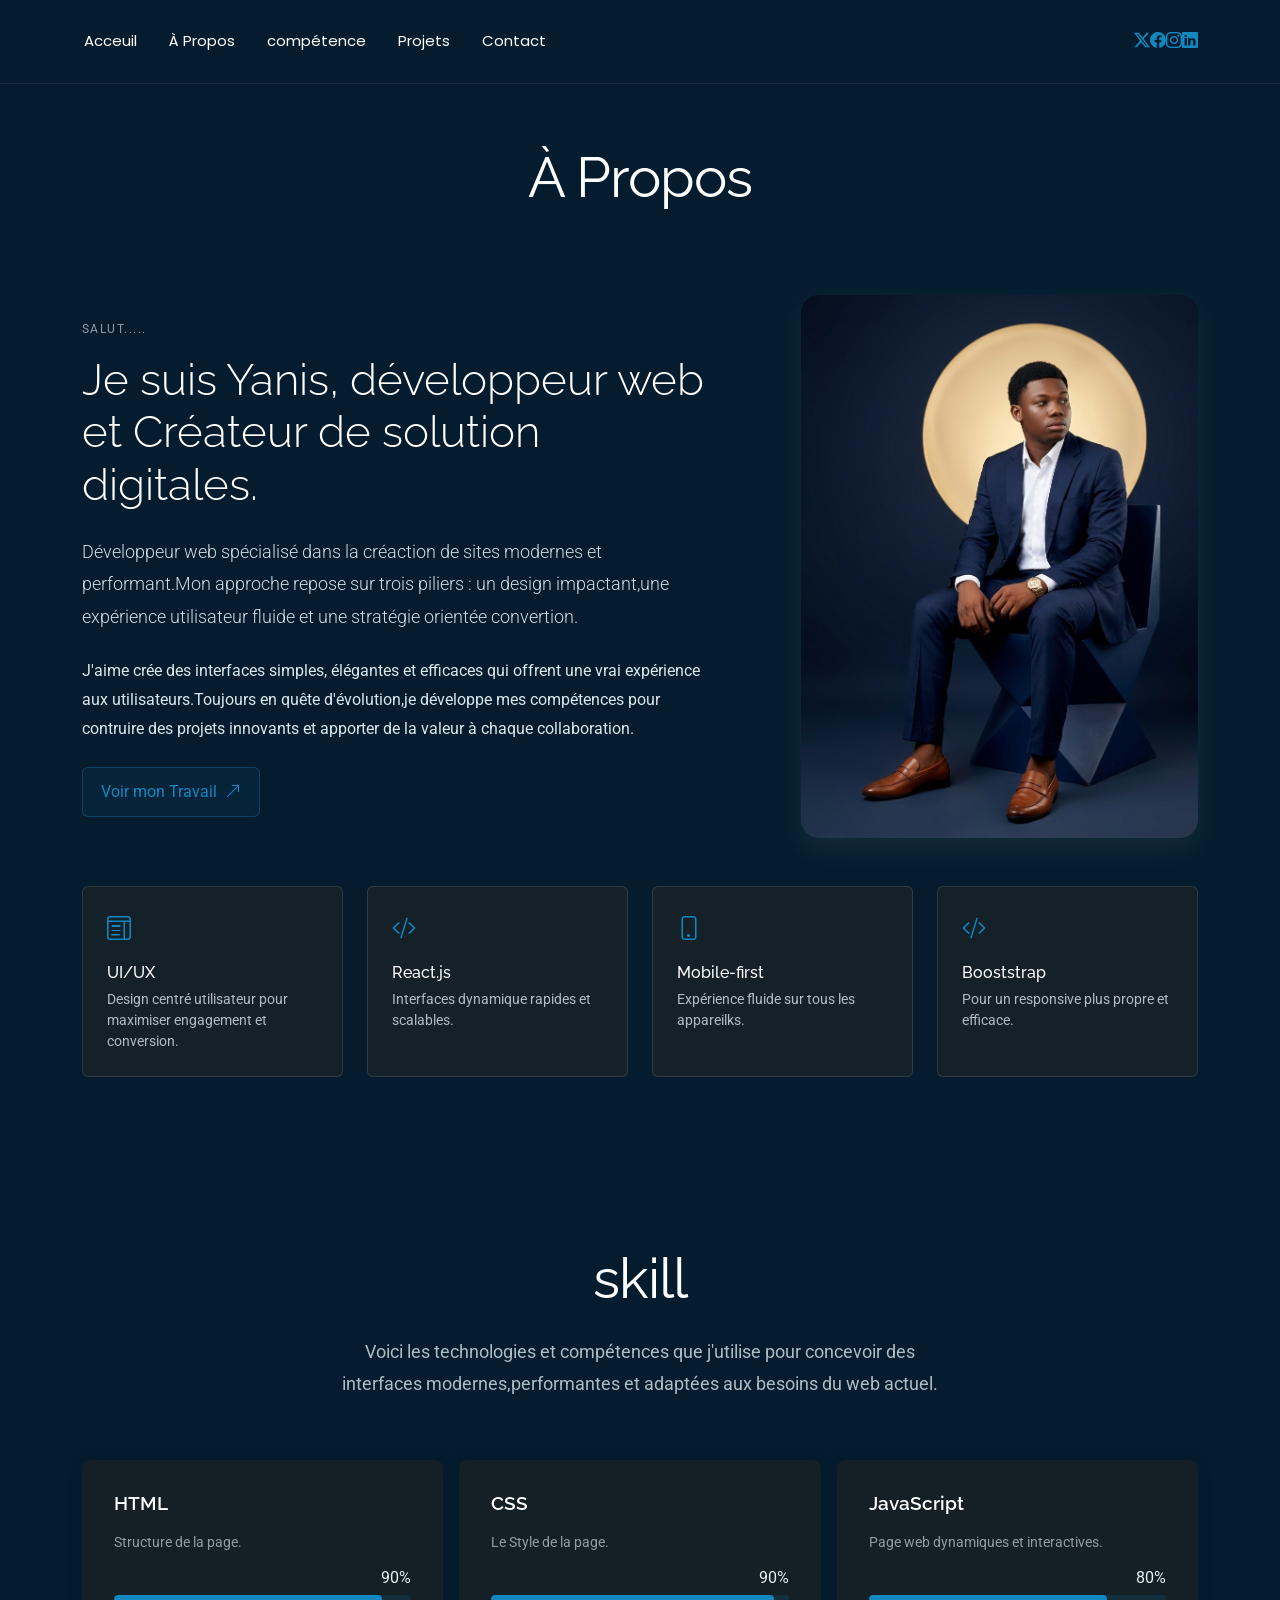
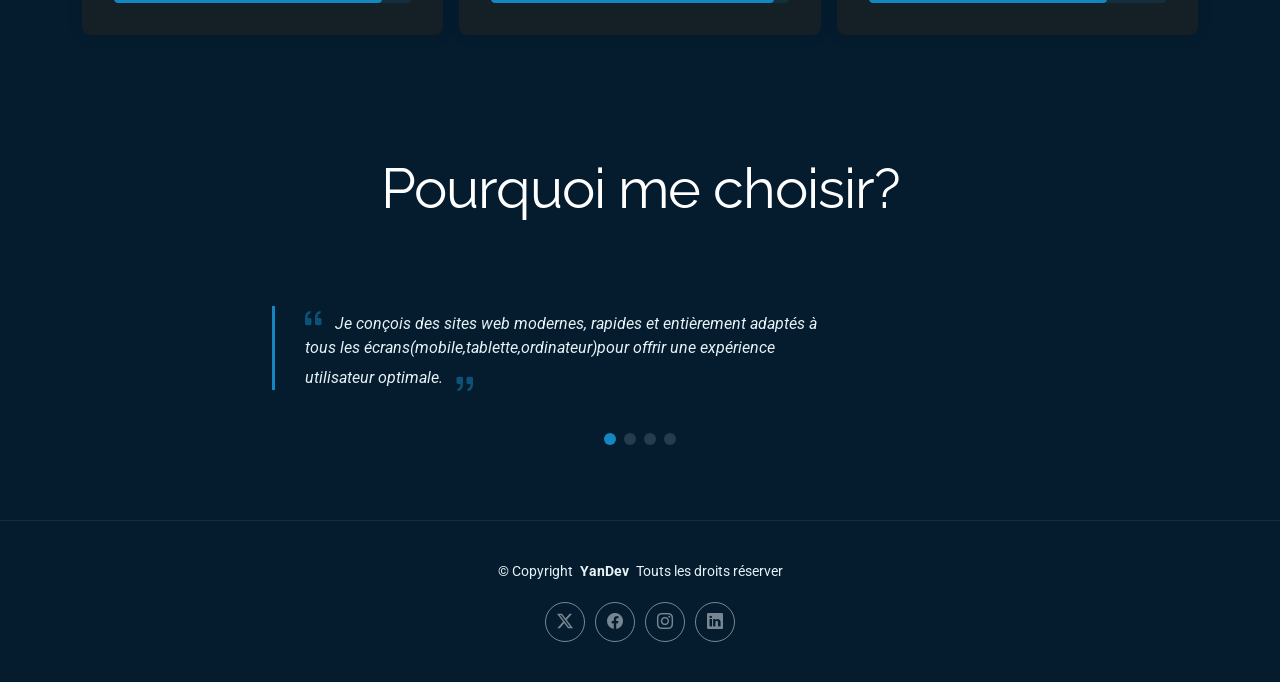
==== commit b1527f40: "mise à jour du site" ====
--- a/about.html
+++ b/about.html
@@ -208,12 +208,11 @@
         </ul>
         <i class="mobile-nav-toggle d-xl-none bi bi-list"></i>
       </nav>
-
-      <div class="header-social-links">
-        <a href="#" class="twitter"><i class="bi bi-twitter-x"></i></a>
-        <a href="#" class="facebook"><i class="bi bi-facebook"></i></a>
-        <a href="#" class="instagram"><i class="bi bi-instagram"></i></a>
-        <a href="#" class="linkedin"><i class="bi bi-linkedin"></i></a>
+   <div class="social-links d-flex justify-content-center">
+        <a href=""><i class="bi bi-twitter-x"></i></a>
+        <a href="https://www.facebook.com/profile.php?id=100009227544362"><i class="bi bi-facebook"></i></a>
+        <a href=""><i class="bi bi-instagram"></i></a>
+        <a href="https://www.linkedin.com/in/yanis-agossou-6b8418402?utm_source=share_via&utm_content=profile&utm_medium=member_android"><i class="bi bi-linkedin"></i></a>
       </div>
 
     </div>
@@ -481,11 +480,11 @@
         <p>© <span>Copyright</span> <strong class="px-1 sitename">YanDev</strong> <span>Touts les droits réserver<br></span>
         </p>
       </div>
-      <div class="social-links d-flex justify-content-center">
+       <div class="social-links d-flex justify-content-center">
         <a href=""><i class="bi bi-twitter-x"></i></a>
-        <a href=""><i class="bi bi-facebook"></i></a>
+        <a href="https://www.facebook.com/profile.php?id=100009227544362"><i class="bi bi-facebook"></i></a>
         <a href=""><i class="bi bi-instagram"></i></a>
-        <a href=""><i class="bi bi-linkedin"></i></a>
+        <a href="https://www.linkedin.com/in/yanis-agossou-6b8418402?utm_source=share_via&utm_content=profile&utm_medium=member_android"><i class="bi bi-linkedin"></i></a>
       </div>
 
     </div>
--- a/CSS/index.css
+++ b/CSS/index.css
@@ -7,7 +7,7 @@
 
 /* Global Colors - The following color variables are used throughout the website. Updating them here will change the color scheme of the entire website */
 :root { 
-  --background-color: #133249; /* Background color for the entire website, including individual sections */
+  --background-color: #051c2e; /* Background color for the entire website, including individual sections */
   --default-color: #e7f2f7; /* Default color used for the majority of the text content across the entire website */
   --heading-color: #ffffff; /* Color for headings, subheadings and title throughout the website */
   --accent-color: #1387c1; /* Accent color that represents your brand on the website. It's used for buttons, links, and other elements that need to stand out */
--- a/CSS/index.css
+++ b/CSS/index.css
@@ -7,7 +7,7 @@
 
 /* Global Colors - The following color variables are used throughout the website. Updating them here will change the color scheme of the entire website */
 :root { 
-  --background-color: #133249; /* Background color for the entire website, including individual sections */
+  --background-color: #051c2e; /* Background color for the entire website, including individual sections */
   --default-color: #e7f2f7; /* Default color used for the majority of the text content across the entire website */
   --heading-color: #ffffff; /* Color for headings, subheadings and title throughout the website */
   --accent-color: #1387c1; /* Accent color that represents your brand on the website. It's used for buttons, links, and other elements that need to stand out */
